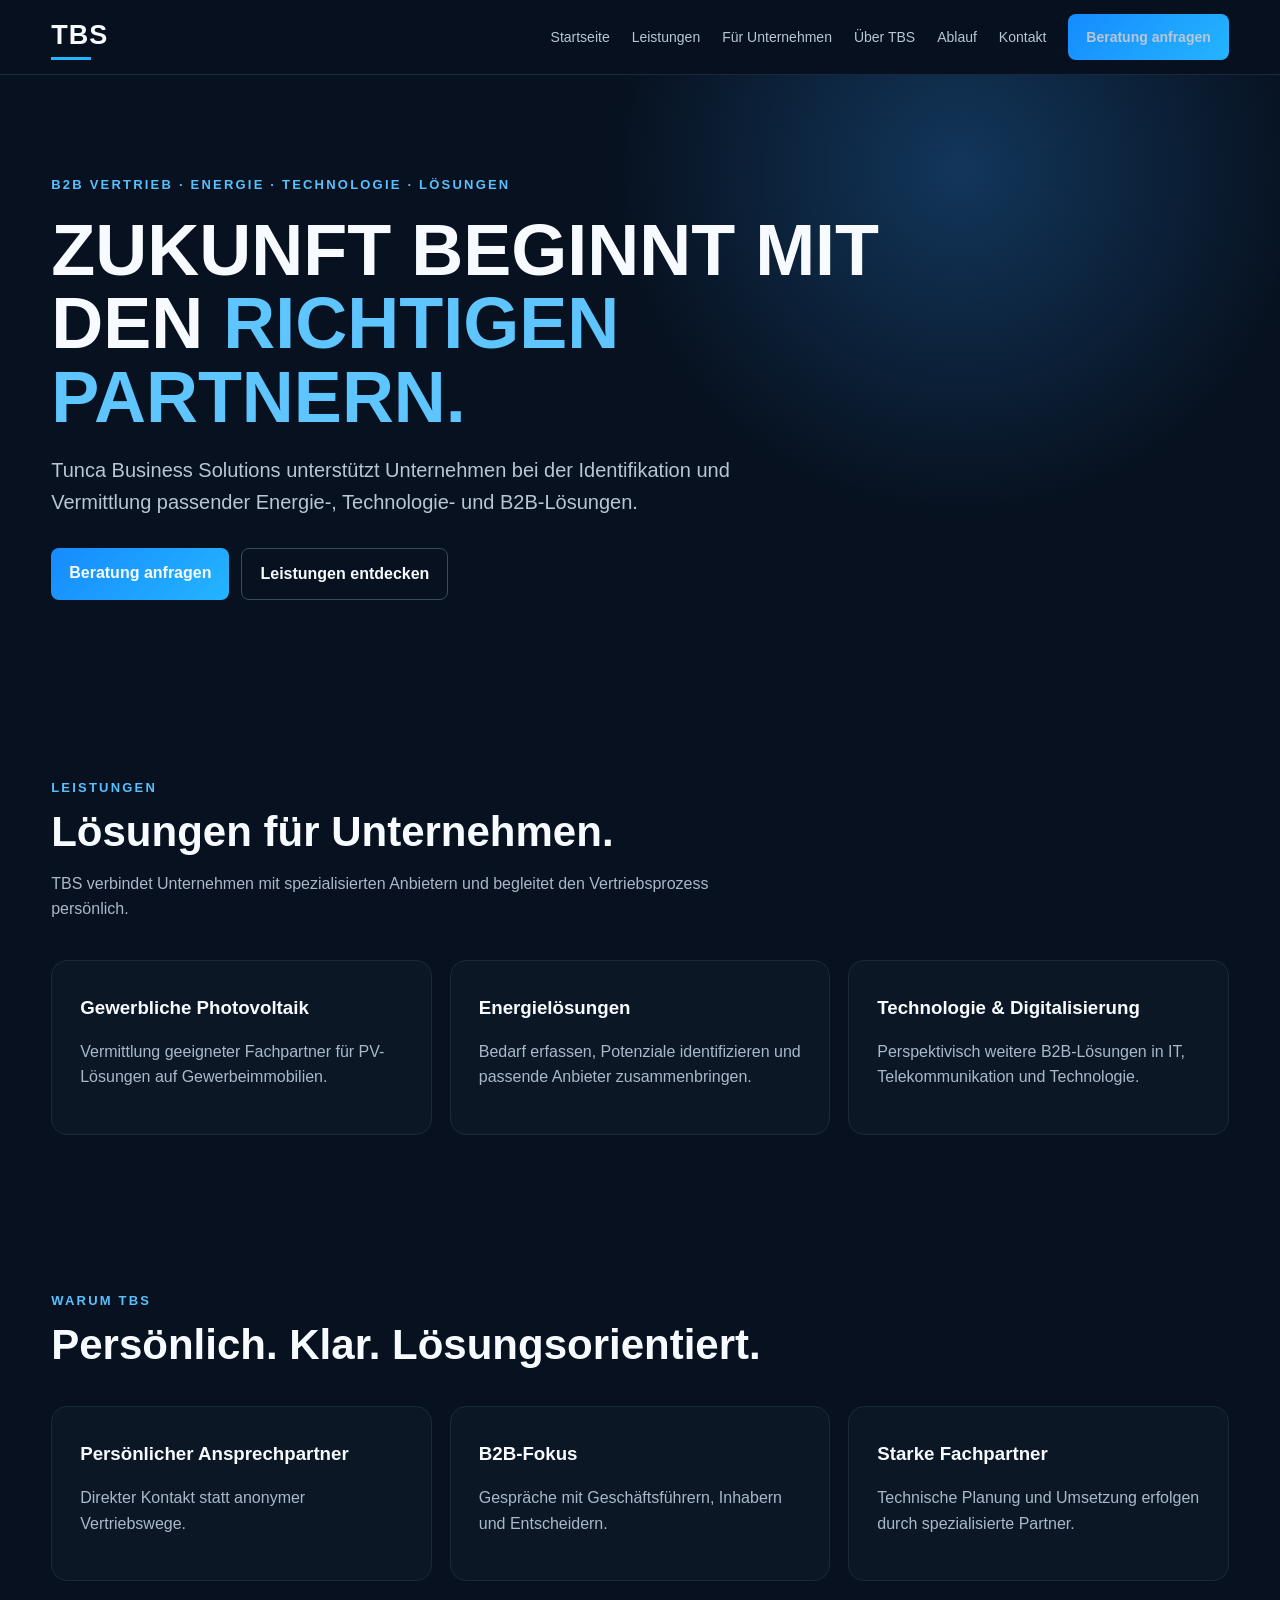
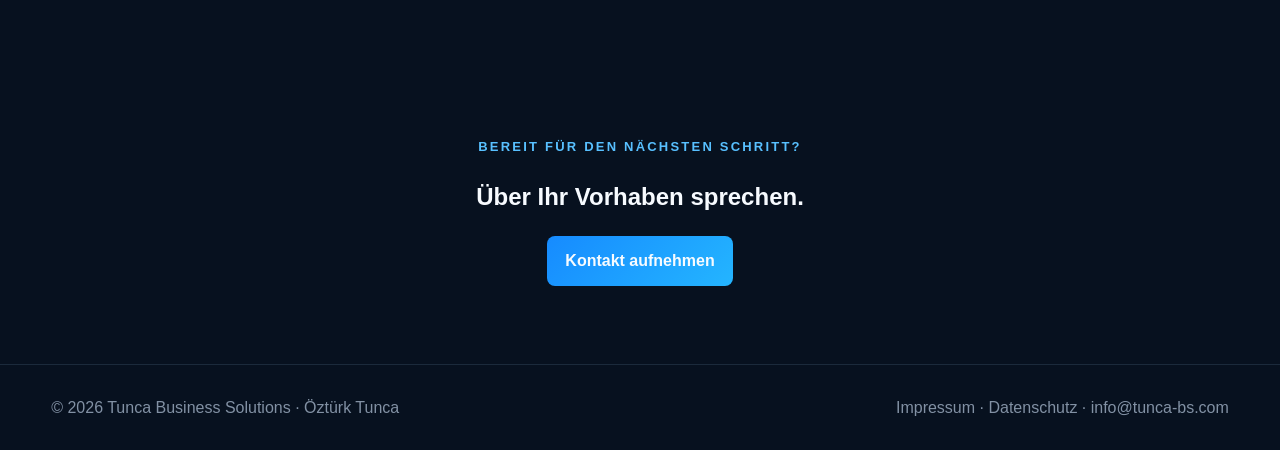
==== index.html @ 8de52084 "Add TBS website files" ====
<!doctype html><html lang="de"><head><meta charset="utf-8"><meta name="viewport" content="width=device-width,initial-scale=1"><title>Startseite | Tunca Business Solutions</title><meta name="description" content="Tunca Business Solutions – B2B-Vertrieb und Vermittlung von Energie-, Technologie- und B2B-Lösungen."><link rel="stylesheet" href="style.css"></head><body><nav class="nav"><div class="wrap navin"><a class="logo" href="index.html">TBS<i></i></a><div class="links"><a href="index.html">Startseite</a><a href="leistungen.html">Leistungen</a><a href="unternehmen.html">Für Unternehmen</a><a href="ueber-tbs.html">Über TBS</a><a href="ablauf.html">Ablauf</a><a href="kontakt.html">Kontakt</a><a class="btn primary" href="kontakt.html">Beratung anfragen</a></div></div></nav><main><section class="hero"><div class="wrap"><div class="eyebrow">B2B VERTRIEB · ENERGIE · TECHNOLOGIE · LÖSUNGEN</div><h1>ZUKUNFT BEGINNT MIT DEN <span class="blue">RICHTIGEN PARTNERN.</span></h1><p class="lead">Tunca Business Solutions unterstützt Unternehmen bei der Identifikation und Vermittlung passender Energie-, Technologie- und B2B-Lösungen.</p><div class="actions"><a class="btn primary" href="kontakt.html">Beratung anfragen</a><a class="btn ghost" href="leistungen.html">Leistungen entdecken</a></div></div></section><section><div class="wrap"><div class="head"><div class="eyebrow">LEISTUNGEN</div><h2>Lösungen für Unternehmen.</h2><p>TBS verbindet Unternehmen mit spezialisierten Anbietern und begleitet den Vertriebsprozess persönlich.</p></div><div class="grid"><div class="card"><h3>Gewerbliche Photovoltaik</h3><p>Vermittlung geeigneter Fachpartner für PV-Lösungen auf Gewerbeimmobilien.</p></div><div class="card"><h3>Energielösungen</h3><p>Bedarf erfassen, Potenziale identifizieren und passende Anbieter zusammenbringen.</p></div><div class="card"><h3>Technologie & Digitalisierung</h3><p>Perspektivisch weitere B2B-Lösungen in IT, Telekommunikation und Technologie.</p></div></div></div></section><section><div class="wrap"><div class="head"><div class="eyebrow">WARUM TBS</div><h2>Persönlich. Klar. Lösungsorientiert.</h2></div><div class="grid"><div class="card"><h3>Persönlicher Ansprechpartner</h3><p>Direkter Kontakt statt anonymer Vertriebswege.</p></div><div class="card"><h3>B2B-Fokus</h3><p>Gespräche mit Geschäftsführern, Inhabern und Entscheidern.</p></div><div class="card"><h3>Starke Fachpartner</h3><p>Technische Planung und Umsetzung erfolgen durch spezialisierte Partner.</p></div></div></div></section><section><div class="wrap" style="text-align:center"><div class="eyebrow">BEREIT FÜR DEN NÄCHSTEN SCHRITT?</div><h2>Über Ihr Vorhaben sprechen.</h2><a class="btn primary" href="kontakt.html">Kontakt aufnehmen</a></div></section></main><footer><div class="wrap foot"><span>© <span data-year></span> Tunca Business Solutions · Öztürk Tunca</span><span><a href="impressum.html">Impressum</a> · <a href="datenschutz.html">Datenschutz</a> · <a href="mailto:info@tunca-bs.com">info@tunca-bs.com</a></span></div></footer><script src="script.js"></script></body></html>
---- style.css ----
*{box-sizing:border-box}html{scroll-behavior:smooth}body{margin:0;background:#07111f;color:#f7fbff;font-family:Inter,Arial,sans-serif;line-height:1.6}a{color:inherit;text-decoration:none}.wrap{width:min(92%,1180px);margin:auto}.nav{position:sticky;top:0;z-index:9;background:rgba(7,17,31,.96);border-bottom:1px solid #1b2a3b}.navin{height:74px;display:flex;align-items:center;justify-content:space-between}.logo{font-weight:900;font-size:27px;letter-spacing:.04em}.logo i{display:block;height:3px;width:40px;background:#24b5ff}.links{display:flex;gap:22px;align-items:center;font-size:14px;color:#b9c6d6}.btn{display:inline-block;padding:12px 18px;border-radius:8px;font-weight:800}.primary{background:linear-gradient(135deg,#168bff,#24b5ff)}.ghost{border:1px solid #3a4b5e}.hero{padding:100px 0;background:radial-gradient(circle at 75% 15%,#12365b,transparent 32%)}.hero h1{font-size:clamp(42px,6vw,72px);line-height:1.02;max-width:900px;margin:18px 0}.blue{color:#5ec5ff}.lead{font-size:20px;color:#b9c6d6;max-width:760px}.actions{display:flex;gap:12px;flex-wrap:wrap;margin-top:30px}section,.page{padding:78px 0}.eyebrow{color:#58c0ff;font-size:13px;font-weight:900;letter-spacing:.17em}.head{max-width:720px;margin-bottom:38px}.head h2,.page h1{font-size:42px;line-height:1.1;margin:10px 0}.head p,.card p{color:#aab8c9}.grid{display:grid;grid-template-columns:repeat(3,1fr);gap:18px}.card{padding:28px;border:1px solid #1b2a3b;border-radius:16px;background:#0b1725}.card h3{margin:4px 0 10px}.steps{display:grid;grid-template-columns:repeat(5,1fr);gap:12px}.step{padding:22px;border-top:2px solid #168bff;background:#0b1725}.contact{display:grid;grid-template-columns:.8fr 1.2fr;gap:20px}.contactbox{padding:28px;border:1px solid #1b2a3b;border-radius:16px;background:#0b1725}.item{padding:14px 0;border-bottom:1px solid #1b2a3b}.item small{display:block;color:#8291a4}input,textarea,select{width:100%;margin-top:6px;padding:12px;background:#07111f;border:1px solid #314154;border-radius:7px;color:white}textarea{min-height:130px}form{display:grid;grid-template-columns:1fr 1fr;gap:14px}.full{grid-column:1/-1}footer{border-top:1px solid #1b2a3b;padding:30px 0;color:#8291a4}.foot{display:flex;justify-content:space-between;gap:20px;flex-wrap:wrap}.legal{max-width:850px}.legal p,.legal li{color:#b7c4d3}@media(max-width:800px){.links{display:none}.grid,.steps,.contact{grid-template-columns:1fr}form{grid-template-columns:1fr}.full{grid-column:auto}}
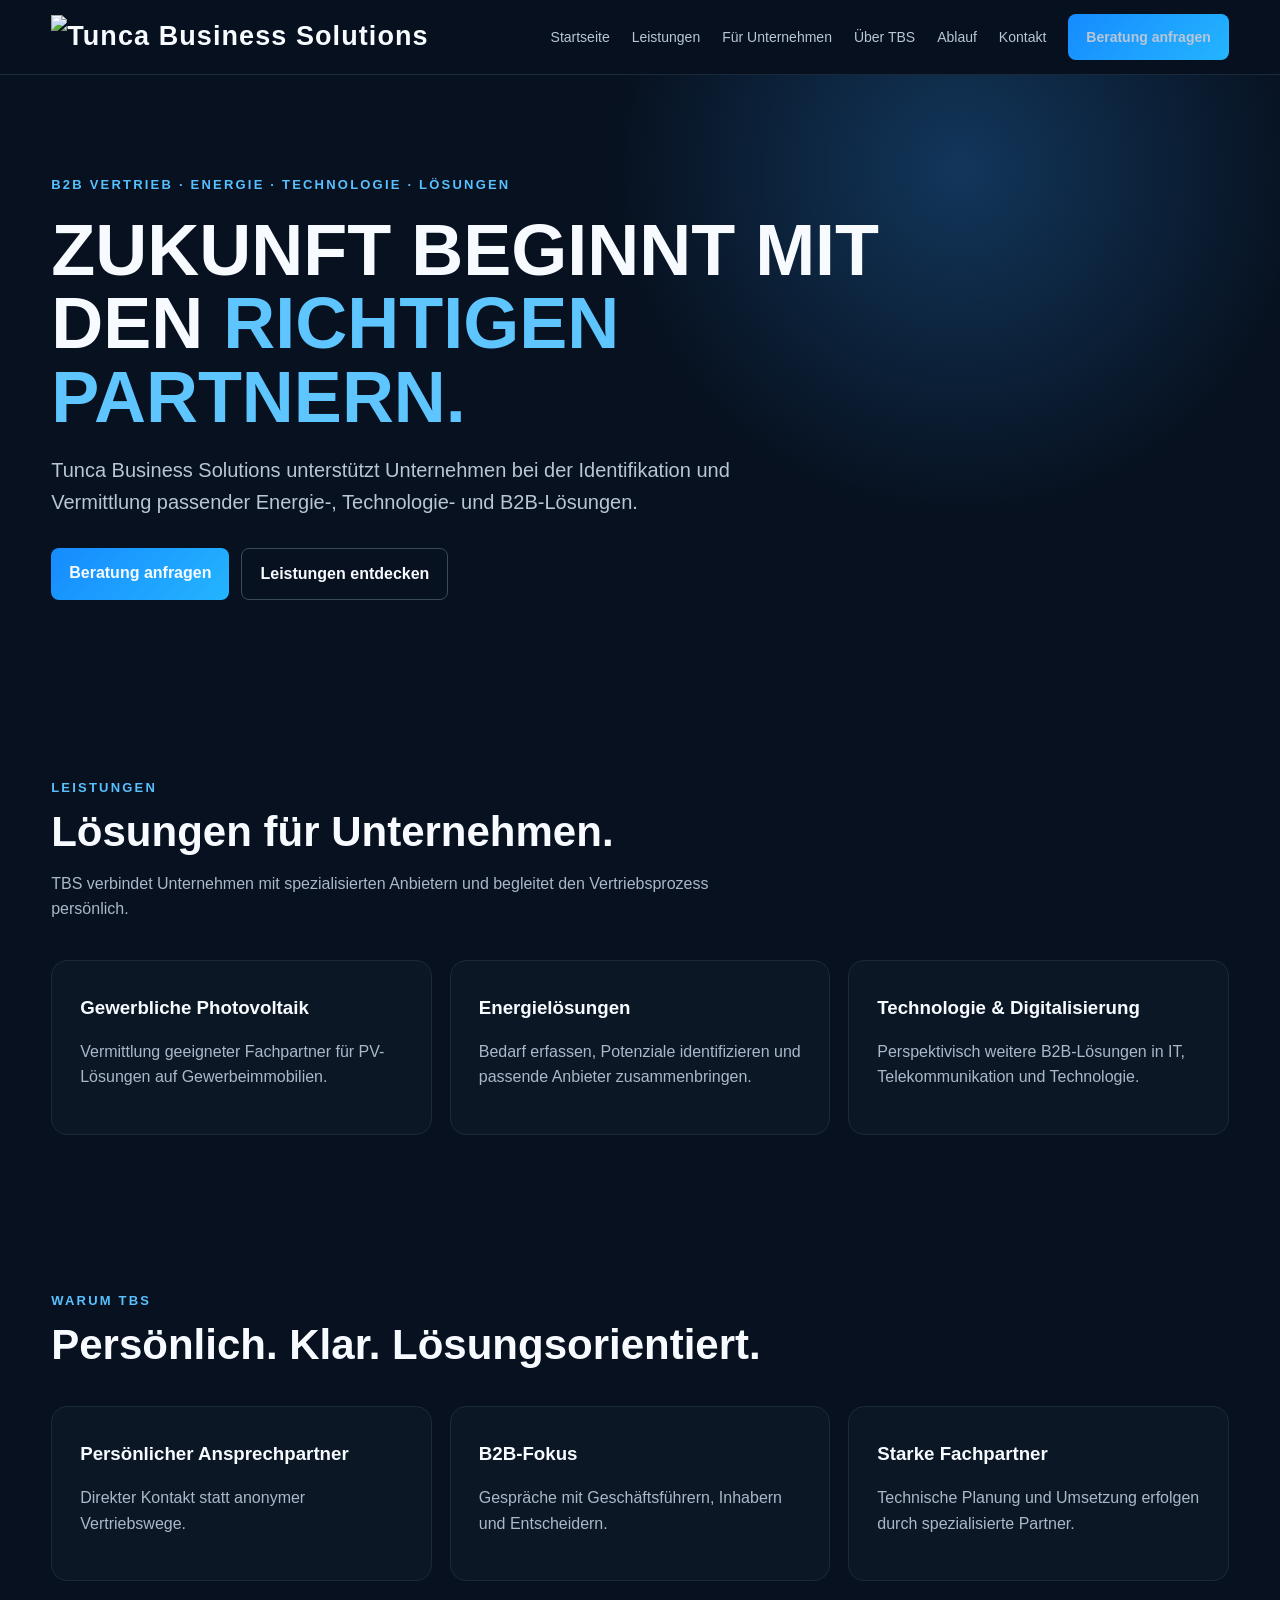
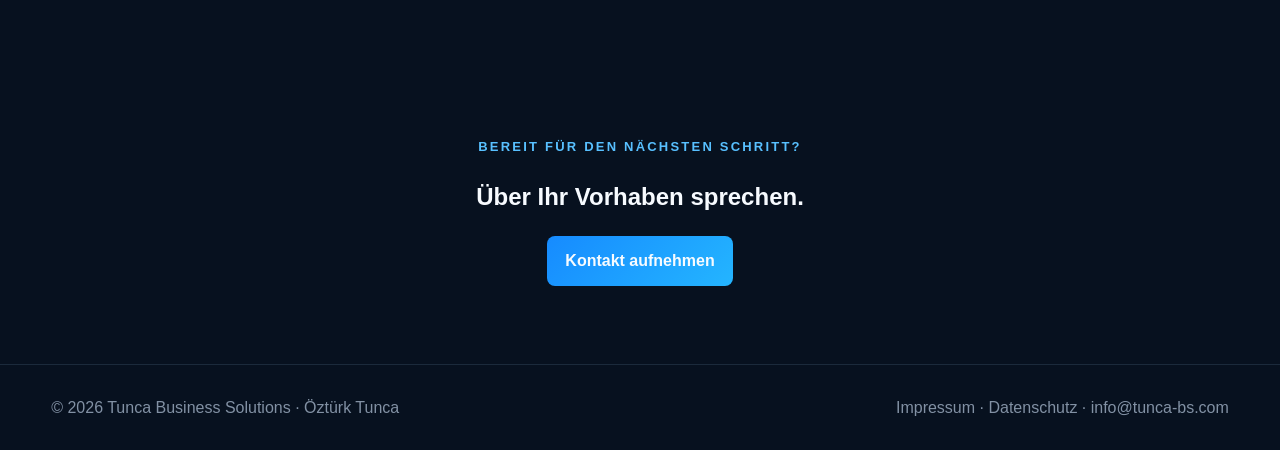
==== commit 300a4974: "Use TBS logo in site header" ====
--- a/index.html
+++ b/index.html
@@ -1 +1 @@
-<!doctype html><html lang="de"><head><meta charset="utf-8"><meta name="viewport" content="width=device-width,initial-scale=1"><title>Startseite | Tunca Business Solutions</title><meta name="description" content="Tunca Business Solutions – B2B-Vertrieb und Vermittlung von Energie-, Technologie- und B2B-Lösungen."><link rel="stylesheet" href="style.css"></head><body><nav class="nav"><div class="wrap navin"><a class="logo" href="index.html">TBS<i></i></a><div class="links"><a href="index.html">Startseite</a><a href="leistungen.html">Leistungen</a><a href="unternehmen.html">Für Unternehmen</a><a href="ueber-tbs.html">Über TBS</a><a href="ablauf.html">Ablauf</a><a href="kontakt.html">Kontakt</a><a class="btn primary" href="kontakt.html">Beratung anfragen</a></div></div></nav><main><section class="hero"><div class="wrap"><div class="eyebrow">B2B VERTRIEB · ENERGIE · TECHNOLOGIE · LÖSUNGEN</div><h1>ZUKUNFT BEGINNT MIT DEN <span class="blue">RICHTIGEN PARTNERN.</span></h1><p class="lead">Tunca Business Solutions unterstützt Unternehmen bei der Identifikation und Vermittlung passender Energie-, Technologie- und B2B-Lösungen.</p><div class="actions"><a class="btn primary" href="kontakt.html">Beratung anfragen</a><a class="btn ghost" href="leistungen.html">Leistungen entdecken</a></div></div></section><section><div class="wrap"><div class="head"><div class="eyebrow">LEISTUNGEN</div><h2>Lösungen für Unternehmen.</h2><p>TBS verbindet Unternehmen mit spezialisierten Anbietern und begleitet den Vertriebsprozess persönlich.</p></div><div class="grid"><div class="card"><h3>Gewerbliche Photovoltaik</h3><p>Vermittlung geeigneter Fachpartner für PV-Lösungen auf Gewerbeimmobilien.</p></div><div class="card"><h3>Energielösungen</h3><p>Bedarf erfassen, Potenziale identifizieren und passende Anbieter zusammenbringen.</p></div><div class="card"><h3>Technologie & Digitalisierung</h3><p>Perspektivisch weitere B2B-Lösungen in IT, Telekommunikation und Technologie.</p></div></div></div></section><section><div class="wrap"><div class="head"><div class="eyebrow">WARUM TBS</div><h2>Persönlich. Klar. Lösungsorientiert.</h2></div><div class="grid"><div class="card"><h3>Persönlicher Ansprechpartner</h3><p>Direkter Kontakt statt anonymer Vertriebswege.</p></div><div class="card"><h3>B2B-Fokus</h3><p>Gespräche mit Geschäftsführern, Inhabern und Entscheidern.</p></div><div class="card"><h3>Starke Fachpartner</h3><p>Technische Planung und Umsetzung erfolgen durch spezialisierte Partner.</p></div></div></div></section><section><div class="wrap" style="text-align:center"><div class="eyebrow">BEREIT FÜR DEN NÄCHSTEN SCHRITT?</div><h2>Über Ihr Vorhaben sprechen.</h2><a class="btn primary" href="kontakt.html">Kontakt aufnehmen</a></div></section></main><footer><div class="wrap foot"><span>© <span data-year></span> Tunca Business Solutions · Öztürk Tunca</span><span><a href="impressum.html">Impressum</a> · <a href="datenschutz.html">Datenschutz</a> · <a href="mailto:info@tunca-bs.com">info@tunca-bs.com</a></span></div></footer><script src="script.js"></script></body></html>+<!doctype html><html lang="de"><head><meta charset="utf-8"><meta name="viewport" content="width=device-width,initial-scale=1"><title>Startseite | Tunca Business Solutions</title><meta name="description" content="Tunca Business Solutions – B2B-Vertrieb und Vermittlung von Energie-, Technologie- und B2B-Lösungen."><link rel="stylesheet" href="style.css"></head><body><nav class="nav"><div class="wrap navin"><a class="logo" href="index.html"><img src="logo.png" alt="Tunca Business Solutions"></a><div class="links"><a href="index.html">Startseite</a><a href="leistungen.html">Leistungen</a><a href="unternehmen.html">Für Unternehmen</a><a href="ueber-tbs.html">Über TBS</a><a href="ablauf.html">Ablauf</a><a href="kontakt.html">Kontakt</a><a class="btn primary" href="kontakt.html">Beratung anfragen</a></div></div></nav><main><section class="hero"><div class="wrap"><div class="eyebrow">B2B VERTRIEB · ENERGIE · TECHNOLOGIE · LÖSUNGEN</div><h1>ZUKUNFT BEGINNT MIT DEN <span class="blue">RICHTIGEN PARTNERN.</span></h1><p class="lead">Tunca Business Solutions unterstützt Unternehmen bei der Identifikation und Vermittlung passender Energie-, Technologie- und B2B-Lösungen.</p><div class="actions"><a class="btn primary" href="kontakt.html">Beratung anfragen</a><a class="btn ghost" href="leistungen.html">Leistungen entdecken</a></div></div></section><section><div class="wrap"><div class="head"><div class="eyebrow">LEISTUNGEN</div><h2>Lösungen für Unternehmen.</h2><p>TBS verbindet Unternehmen mit spezialisierten Anbietern und begleitet den Vertriebsprozess persönlich.</p></div><div class="grid"><div class="card"><h3>Gewerbliche Photovoltaik</h3><p>Vermittlung geeigneter Fachpartner für PV-Lösungen auf Gewerbeimmobilien.</p></div><div class="card"><h3>Energielösungen</h3><p>Bedarf erfassen, Potenziale identifizieren und passende Anbieter zusammenbringen.</p></div><div class="card"><h3>Technologie & Digitalisierung</h3><p>Perspektivisch weitere B2B-Lösungen in IT, Telekommunikation und Technologie.</p></div></div></div></section><section><div class="wrap"><div class="head"><div class="eyebrow">WARUM TBS</div><h2>Persönlich. Klar. Lösungsorientiert.</h2></div><div class="grid"><div class="card"><h3>Persönlicher Ansprechpartner</h3><p>Direkter Kontakt statt anonymer Vertriebswege.</p></div><div class="card"><h3>B2B-Fokus</h3><p>Gespräche mit Geschäftsführern, Inhabern und Entscheidern.</p></div><div class="card"><h3>Starke Fachpartner</h3><p>Technische Planung und Umsetzung erfolgen durch spezialisierte Partner.</p></div></div></div></section><section><div class="wrap" style="text-align:center"><div class="eyebrow">BEREIT FÜR DEN NÄCHSTEN SCHRITT?</div><h2>Über Ihr Vorhaben sprechen.</h2><a class="btn primary" href="kontakt.html">Kontakt aufnehmen</a></div></section></main><footer><div class="wrap foot"><span>© <span data-year></span> Tunca Business Solutions · Öztürk Tunca</span><span><a href="impressum.html">Impressum</a> · <a href="datenschutz.html">Datenschutz</a> · <a href="mailto:info@tunca-bs.com">info@tunca-bs.com</a></span></div></footer><script src="script.js"></script></body></html>
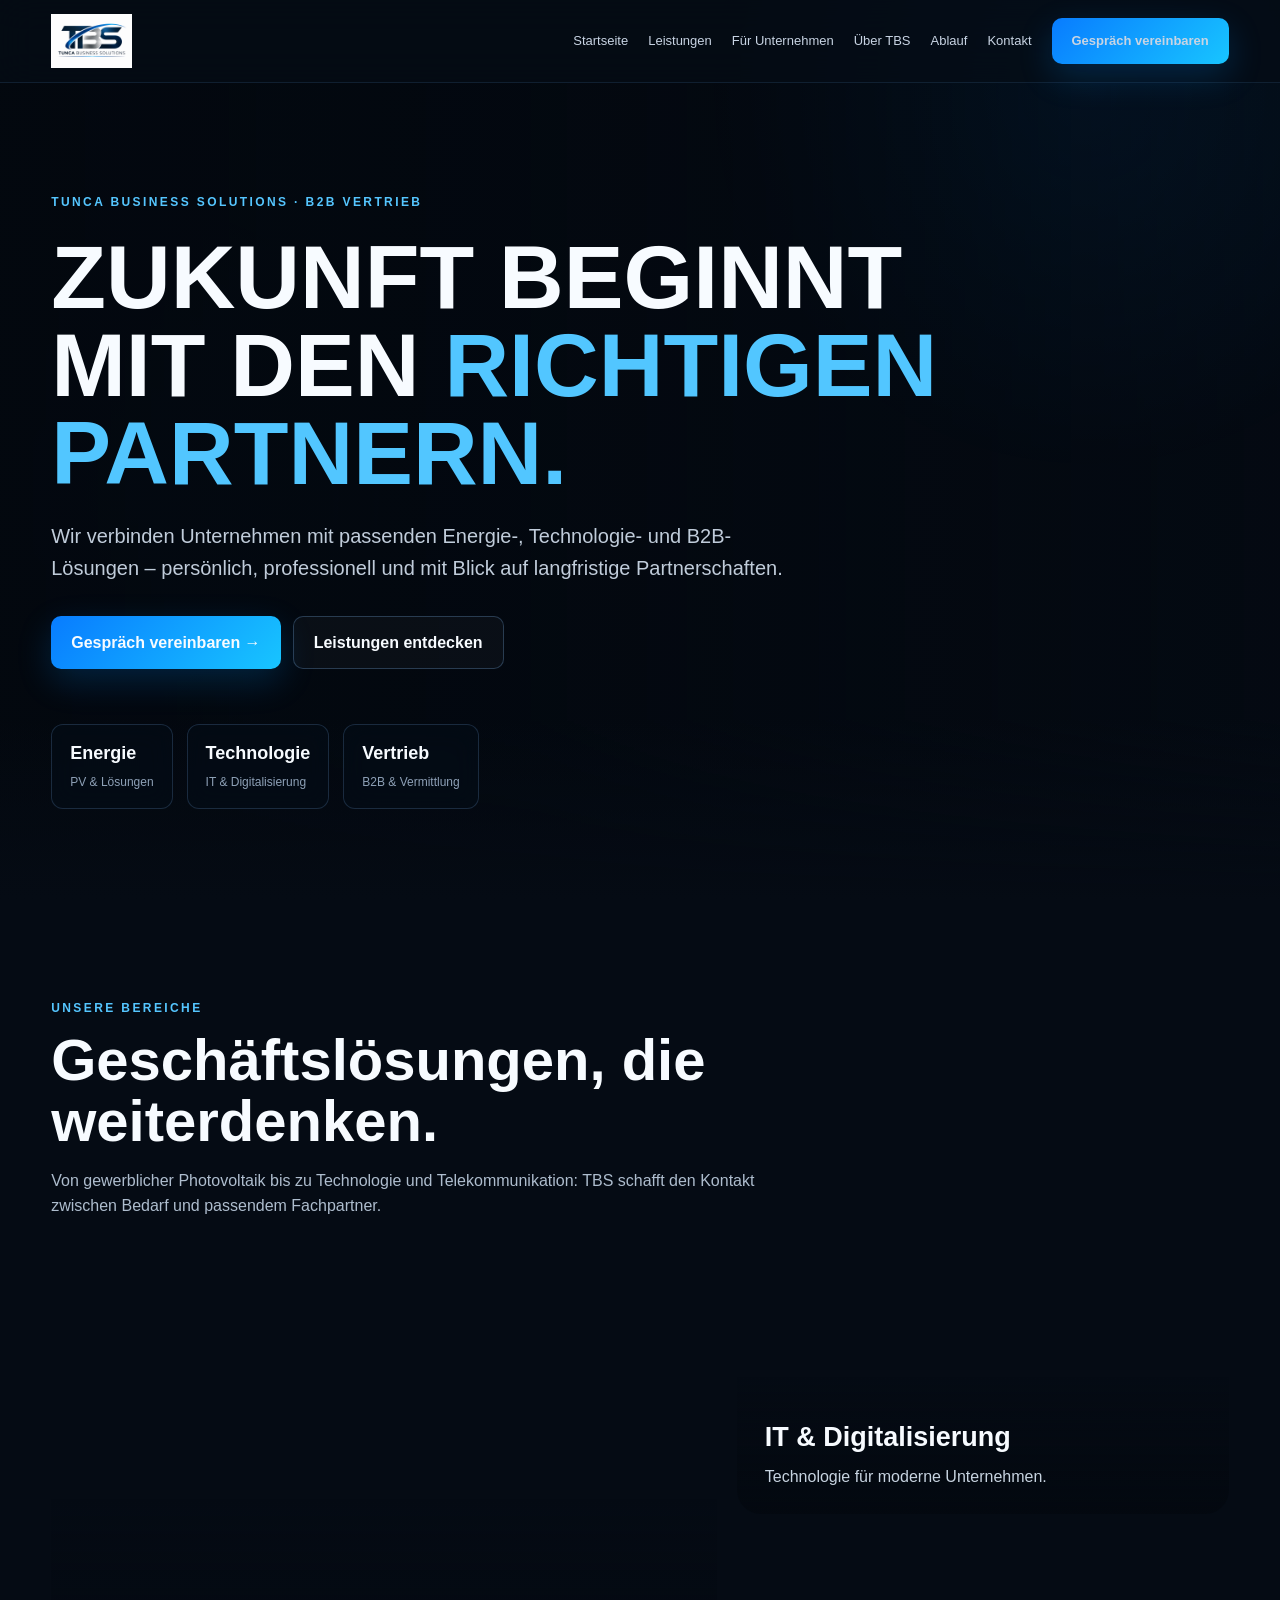
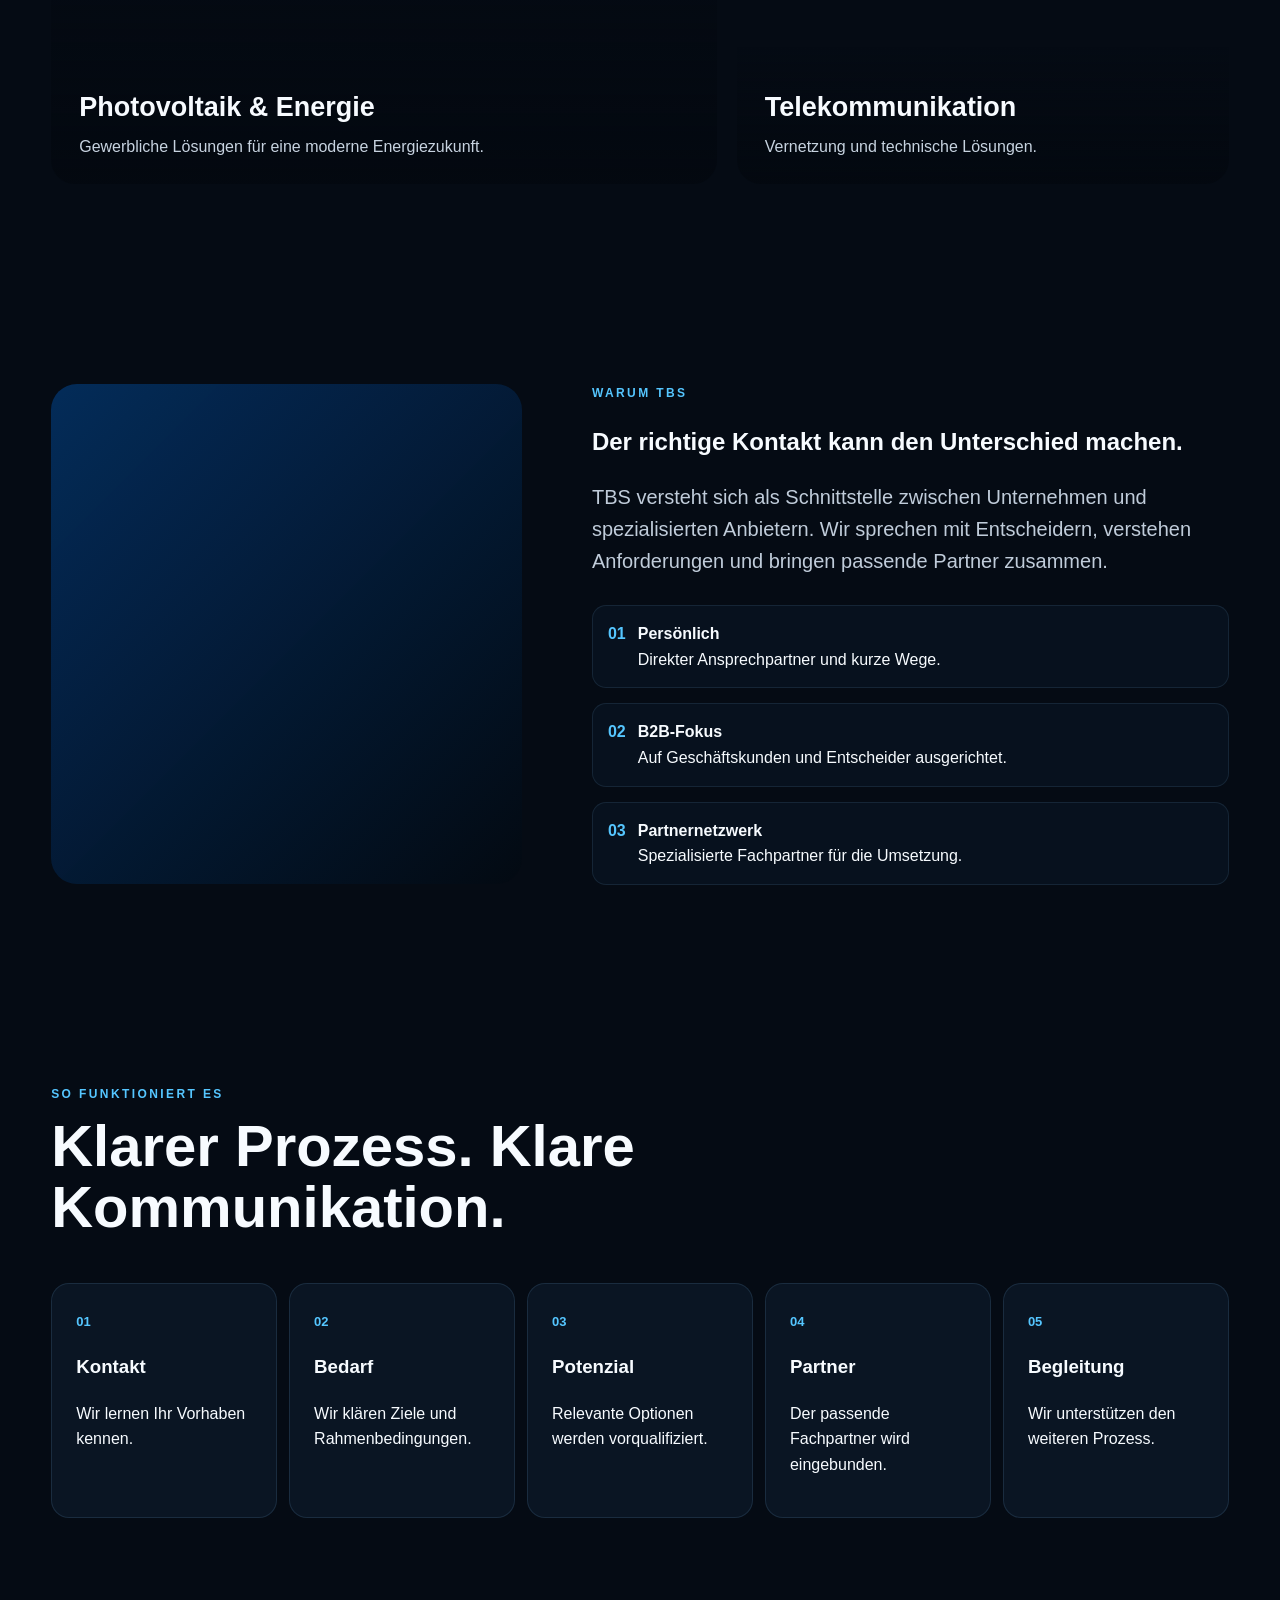
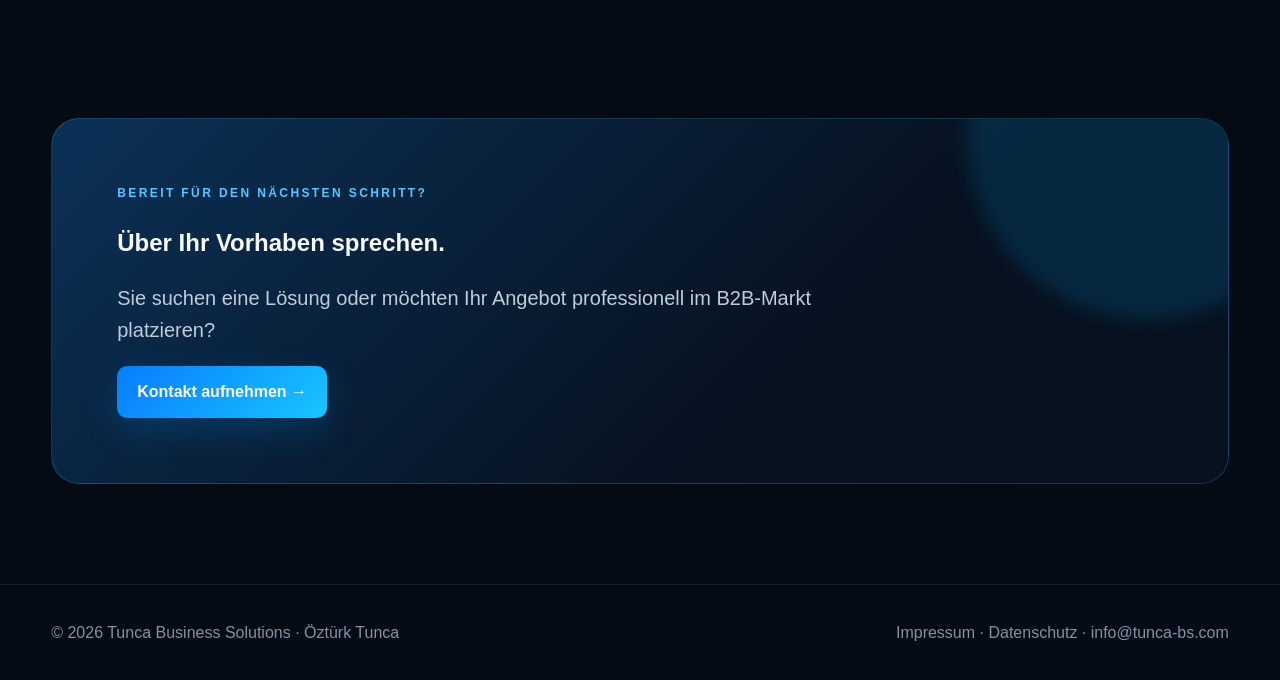
==== commit 12fd92cd: "Redesign TBS homepage with premium imagery" ====
--- a/index.html
+++ b/index.html
@@ -1 +1 @@
-<!doctype html><html lang="de"><head><meta charset="utf-8"><meta name="viewport" content="width=device-width,initial-scale=1"><title>Startseite | Tunca Business Solutions</title><meta name="description" content="Tunca Business Solutions – B2B-Vertrieb und Vermittlung von Energie-, Technologie- und B2B-Lösungen."><link rel="stylesheet" href="style.css"></head><body><nav class="nav"><div class="wrap navin"><a class="logo" href="index.html"><img src="logo.png" alt="Tunca Business Solutions"></a><div class="links"><a href="index.html">Startseite</a><a href="leistungen.html">Leistungen</a><a href="unternehmen.html">Für Unternehmen</a><a href="ueber-tbs.html">Über TBS</a><a href="ablauf.html">Ablauf</a><a href="kontakt.html">Kontakt</a><a class="btn primary" href="kontakt.html">Beratung anfragen</a></div></div></nav><main><section class="hero"><div class="wrap"><div class="eyebrow">B2B VERTRIEB · ENERGIE · TECHNOLOGIE · LÖSUNGEN</div><h1>ZUKUNFT BEGINNT MIT DEN <span class="blue">RICHTIGEN PARTNERN.</span></h1><p class="lead">Tunca Business Solutions unterstützt Unternehmen bei der Identifikation und Vermittlung passender Energie-, Technologie- und B2B-Lösungen.</p><div class="actions"><a class="btn primary" href="kontakt.html">Beratung anfragen</a><a class="btn ghost" href="leistungen.html">Leistungen entdecken</a></div></div></section><section><div class="wrap"><div class="head"><div class="eyebrow">LEISTUNGEN</div><h2>Lösungen für Unternehmen.</h2><p>TBS verbindet Unternehmen mit spezialisierten Anbietern und begleitet den Vertriebsprozess persönlich.</p></div><div class="grid"><div class="card"><h3>Gewerbliche Photovoltaik</h3><p>Vermittlung geeigneter Fachpartner für PV-Lösungen auf Gewerbeimmobilien.</p></div><div class="card"><h3>Energielösungen</h3><p>Bedarf erfassen, Potenziale identifizieren und passende Anbieter zusammenbringen.</p></div><div class="card"><h3>Technologie & Digitalisierung</h3><p>Perspektivisch weitere B2B-Lösungen in IT, Telekommunikation und Technologie.</p></div></div></div></section><section><div class="wrap"><div class="head"><div class="eyebrow">WARUM TBS</div><h2>Persönlich. Klar. Lösungsorientiert.</h2></div><div class="grid"><div class="card"><h3>Persönlicher Ansprechpartner</h3><p>Direkter Kontakt statt anonymer Vertriebswege.</p></div><div class="card"><h3>B2B-Fokus</h3><p>Gespräche mit Geschäftsführern, Inhabern und Entscheidern.</p></div><div class="card"><h3>Starke Fachpartner</h3><p>Technische Planung und Umsetzung erfolgen durch spezialisierte Partner.</p></div></div></div></section><section><div class="wrap" style="text-align:center"><div class="eyebrow">BEREIT FÜR DEN NÄCHSTEN SCHRITT?</div><h2>Über Ihr Vorhaben sprechen.</h2><a class="btn primary" href="kontakt.html">Kontakt aufnehmen</a></div></section></main><footer><div class="wrap foot"><span>© <span data-year></span> Tunca Business Solutions · Öztürk Tunca</span><span><a href="impressum.html">Impressum</a> · <a href="datenschutz.html">Datenschutz</a> · <a href="mailto:info@tunca-bs.com">info@tunca-bs.com</a></span></div></footer><script src="script.js"></script></body></html>+<!doctype html><html lang="de"><head><meta charset="utf-8"><meta name="viewport" content="width=device-width,initial-scale=1"><title>Tunca Business Solutions | B2B Vertrieb & Lösungen</title><meta name="description" content="Tunca Business Solutions verbindet Unternehmen mit passenden Energie-, Technologie- und B2B-Lösungen."><link rel="stylesheet" href="style.css"></head><body><nav class="nav"><div class="wrap navin"><a class="logo" href="index.html"><img src="logo.png" alt="Tunca Business Solutions"></a><div class="links"><a href="index.html">Startseite</a><a href="leistungen.html">Leistungen</a><a href="unternehmen.html">Für Unternehmen</a><a href="ueber-tbs.html">Über TBS</a><a href="ablauf.html">Ablauf</a><a href="kontakt.html">Kontakt</a><a class="btn primary" href="kontakt.html">Gespräch vereinbaren</a></div></div></nav><main><section class="hero"><div class="wrap"><div class="eyebrow">TUNCA BUSINESS SOLUTIONS · B2B VERTRIEB</div><h1>ZUKUNFT BEGINNT MIT DEN <span class="blue">RICHTIGEN PARTNERN.</span></h1><p class="lead">Wir verbinden Unternehmen mit passenden Energie-, Technologie- und B2B-Lösungen – persönlich, professionell und mit Blick auf langfristige Partnerschaften.</p><div class="actions"><a class="btn primary" href="kontakt.html">Gespräch vereinbaren →</a><a class="btn ghost" href="leistungen.html">Leistungen entdecken</a></div><div class="hero-stat"><div class="stat"><b>Energie</b><span>PV & Lösungen</span></div><div class="stat"><b>Technologie</b><span>IT & Digitalisierung</span></div><div class="stat"><b>Vertrieb</b><span>B2B & Vermittlung</span></div></div></div></section><section><div class="wrap"><div class="head"><div class="eyebrow">UNSERE BEREICHE</div><h2>Geschäftslösungen, die weiterdenken.</h2><p>Von gewerblicher Photovoltaik bis zu Technologie und Telekommunikation: TBS schafft den Kontakt zwischen Bedarf und passendem Fachpartner.</p></div><div class="image-grid"><div class="photo" style="background-image:url('https://images.unsplash.com/photo-1509391366360-2e959784a276?auto=format&fit=crop&w=1500&q=85')"><div class="photo-content"><h3>Photovoltaik & Energie</h3><p>Gewerbliche Lösungen für eine moderne Energiezukunft.</p></div></div><div class="stack"><div class="photo small" style="background-image:url('https://images.unsplash.com/photo-1497366754035-f200968a6e72?auto=format&fit=crop&w=1100&q=85')"><div class="photo-content"><h3>IT & Digitalisierung</h3><p>Technologie für moderne Unternehmen.</p></div></div><div class="photo small" style="background-image:url('https://images.unsplash.com/photo-1504384308090-c894fdcc538d?auto=format&fit=crop&w=1100&q=85')"><div class="photo-content"><h3>Telekommunikation</h3><p>Vernetzung und technische Lösungen.</p></div></div></div></div></div></section><section><div class="wrap split"><div class="visual"></div><div><div class="eyebrow">WARUM TBS</div><h2>Der richtige Kontakt kann den Unterschied machen.</h2><p class="lead">TBS versteht sich als Schnittstelle zwischen Unternehmen und spezialisierten Anbietern. Wir sprechen mit Entscheidern, verstehen Anforderungen und bringen passende Partner zusammen.</p><div class="checklist"><div class="check"><strong>01</strong><span><b>Persönlich</b><br>Direkter Ansprechpartner und kurze Wege.</span></div><div class="check"><strong>02</strong><span><b>B2B-Fokus</b><br>Auf Geschäftskunden und Entscheider ausgerichtet.</span></div><div class="check"><strong>03</strong><span><b>Partnernetzwerk</b><br>Spezialisierte Fachpartner für die Umsetzung.</span></div></div></div></div></section><section><div class="wrap"><div class="head"><div class="eyebrow">SO FUNKTIONIERT ES</div><h2>Klarer Prozess. Klare Kommunikation.</h2></div><div class="steps"><div class="step"><b>01</b><h3>Kontakt</h3><p>Wir lernen Ihr Vorhaben kennen.</p></div><div class="step"><b>02</b><h3>Bedarf</h3><p>Wir klären Ziele und Rahmenbedingungen.</p></div><div class="step"><b>03</b><h3>Potenzial</h3><p>Relevante Optionen werden vorqualifiziert.</p></div><div class="step"><b>04</b><h3>Partner</h3><p>Der passende Fachpartner wird eingebunden.</p></div><div class="step"><b>05</b><h3>Begleitung</h3><p>Wir unterstützen den weiteren Prozess.</p></div></div></div></section><section><div class="wrap"><div class="cta"><div class="eyebrow">BEREIT FÜR DEN NÄCHSTEN SCHRITT?</div><h2>Über Ihr Vorhaben sprechen.</h2><p class="lead">Sie suchen eine Lösung oder möchten Ihr Angebot professionell im B2B-Markt platzieren?</p><a class="btn primary" href="kontakt.html">Kontakt aufnehmen →</a></div></div></section></main><footer><div class="wrap foot"><span>© <span data-year></span> Tunca Business Solutions · Öztürk Tunca</span><span><a href="impressum.html">Impressum</a> · <a href="datenschutz.html">Datenschutz</a> · <a href="mailto:info@tunca-bs.com">info@tunca-bs.com</a></span></div></footer><script src="script.js"></script></body></html>
--- a/style.css
+++ b/style.css
@@ -1 +1 @@
-*{box-sizing:border-box}html{scroll-behavior:smooth}body{margin:0;background:#07111f;color:#f7fbff;font-family:Inter,Arial,sans-serif;line-height:1.6}a{color:inherit;text-decoration:none}.wrap{width:min(92%,1180px);margin:auto}.nav{position:sticky;top:0;z-index:9;background:rgba(7,17,31,.96);border-bottom:1px solid #1b2a3b}.navin{height:74px;display:flex;align-items:center;justify-content:space-between}.logo{font-weight:900;font-size:27px;letter-spacing:.04em}.logo i{display:block;height:3px;width:40px;background:#24b5ff}.links{display:flex;gap:22px;align-items:center;font-size:14px;color:#b9c6d6}.btn{display:inline-block;padding:12px 18px;border-radius:8px;font-weight:800}.primary{background:linear-gradient(135deg,#168bff,#24b5ff)}.ghost{border:1px solid #3a4b5e}.hero{padding:100px 0;background:radial-gradient(circle at 75% 15%,#12365b,transparent 32%)}.hero h1{font-size:clamp(42px,6vw,72px);line-height:1.02;max-width:900px;margin:18px 0}.blue{color:#5ec5ff}.lead{font-size:20px;color:#b9c6d6;max-width:760px}.actions{display:flex;gap:12px;flex-wrap:wrap;margin-top:30px}section,.page{padding:78px 0}.eyebrow{color:#58c0ff;font-size:13px;font-weight:900;letter-spacing:.17em}.head{max-width:720px;margin-bottom:38px}.head h2,.page h1{font-size:42px;line-height:1.1;margin:10px 0}.head p,.card p{color:#aab8c9}.grid{display:grid;grid-template-columns:repeat(3,1fr);gap:18px}.card{padding:28px;border:1px solid #1b2a3b;border-radius:16px;background:#0b1725}.card h3{margin:4px 0 10px}.steps{display:grid;grid-template-columns:repeat(5,1fr);gap:12px}.step{padding:22px;border-top:2px solid #168bff;background:#0b1725}.contact{display:grid;grid-template-columns:.8fr 1.2fr;gap:20px}.contactbox{padding:28px;border:1px solid #1b2a3b;border-radius:16px;background:#0b1725}.item{padding:14px 0;border-bottom:1px solid #1b2a3b}.item small{display:block;color:#8291a4}input,textarea,select{width:100%;margin-top:6px;padding:12px;background:#07111f;border:1px solid #314154;border-radius:7px;color:white}textarea{min-height:130px}form{display:grid;grid-template-columns:1fr 1fr;gap:14px}.full{grid-column:1/-1}footer{border-top:1px solid #1b2a3b;padding:30px 0;color:#8291a4}.foot{display:flex;justify-content:space-between;gap:20px;flex-wrap:wrap}.legal{max-width:850px}.legal p,.legal li{color:#b7c4d3}@media(max-width:800px){.links{display:none}.grid,.steps,.contact{grid-template-columns:1fr}form{grid-template-columns:1fr}.full{grid-column:auto}}+*{box-sizing:border-box}html{scroll-behavior:smooth}body{margin:0;background:#050b14;color:#f7fbff;font-family:Inter,Arial,sans-serif;line-height:1.6;overflow-x:hidden}body:before{content:"";position:fixed;inset:0;pointer-events:none;background:radial-gradient(circle at 85% 10%,rgba(0,139,255,.12),transparent 28%),radial-gradient(circle at 10% 55%,rgba(0,180,255,.06),transparent 24%);z-index:-1}a{color:inherit;text-decoration:none}.wrap{width:min(92%,1220px);margin:auto}.nav{position:sticky;top:0;z-index:50;background:rgba(5,11,20,.82);backdrop-filter:blur(18px);border-bottom:1px solid rgba(100,180,255,.12)}.navin{height:82px;display:flex;align-items:center;justify-content:space-between}.logo{display:flex;align-items:center;line-height:0}.logo img{display:block;width:auto;height:54px;max-width:220px;object-fit:contain}.links{display:flex;gap:20px;align-items:center;font-size:13px;color:#c8d4e3}.links a:not(.btn){transition:.25s}.links a:not(.btn):hover{color:#55c6ff}.btn{display:inline-flex;align-items:center;justify-content:center;padding:13px 20px;border-radius:10px;font-weight:800;transition:transform .25s,box-shadow .25s}.btn:hover{transform:translateY(-2px)}.primary{background:linear-gradient(135deg,#087cff,#18c5ff);box-shadow:0 12px 35px rgba(0,143,255,.2)}.ghost{border:1px solid rgba(130,190,255,.25);background:rgba(255,255,255,.03)}.hero{min-height:760px;display:flex;align-items:center;padding:110px 0 90px;position:relative;background:linear-gradient(90deg,rgba(3,8,15,.98) 0%,rgba(3,8,15,.82) 42%,rgba(3,8,15,.38) 100%),url('https://images.unsplash.com/photo-1509391366360-2e959784a276?auto=format&fit=crop&w=2200&q=85') center/cover}.hero:after{content:"";position:absolute;inset:auto 0 0;height:180px;background:linear-gradient(transparent,#050b14)}.hero .wrap{position:relative;z-index:2}.eyebrow{color:#55c6ff;font-size:12px;font-weight:900;letter-spacing:.2em}.hero h1{font-size:clamp(48px,7vw,92px);line-height:.98;max-width:1000px;margin:22px 0}.blue{color:#52c6ff}.lead{font-size:20px;color:#c0ccda;max-width:760px}.actions{display:flex;gap:12px;flex-wrap:wrap;margin-top:32px}.hero-stat{display:flex;gap:14px;flex-wrap:wrap;margin-top:55px}.stat{padding:14px 18px;border:1px solid rgba(130,190,255,.18);background:rgba(5,13,24,.55);backdrop-filter:blur(12px);border-radius:12px}.stat b{display:block;font-size:18px}.stat span{font-size:12px;color:#8ea1b7}section,.page{padding:100px 0}.head{max-width:760px;margin-bottom:45px}.head h2,.page h1{font-size:clamp(36px,5vw,58px);line-height:1.05;margin:12px 0}.head p,.card p{color:#aebdce}.grid{display:grid;grid-template-columns:repeat(3,1fr);gap:20px}.card{padding:30px;border:1px solid rgba(120,180,230,.14);border-radius:20px;background:linear-gradient(145deg,rgba(15,30,47,.92),rgba(7,17,29,.92));box-shadow:0 20px 60px rgba(0,0,0,.18);transition:transform .3s,border-color .3s}.card:hover{transform:translateY(-5px);border-color:rgba(82,198,255,.35)}.card h3{margin:6px 0 10px;font-size:21px}.card-icon{font-size:28px;margin-bottom:18px}.image-grid{display:grid;grid-template-columns:1.15fr .85fr;gap:20px}.photo{min-height:520px;border-radius:24px;background-size:cover;background-position:center;position:relative;overflow:hidden}.photo.small{min-height:250px}.photo:after{content:"";position:absolute;inset:0;background:linear-gradient(180deg,transparent 45%,rgba(3,8,15,.8))}.photo-content{position:absolute;z-index:2;left:28px;right:28px;bottom:24px}.photo-content h3{font-size:27px;margin:0 0 5px}.photo-content p{color:#c7d3e0;margin:0}.stack{display:grid;gap:20px}.split{display:grid;grid-template-columns:.85fr 1.15fr;gap:70px;align-items:center}.visual{min-height:500px;border-radius:26px;background:url('https://images.unsplash.com/photo-1497366811353-6870744d04b2?auto=format&fit=crop&w=1400&q=85') center/cover;position:relative;overflow:hidden}.visual:after{content:"";position:absolute;inset:0;background:linear-gradient(135deg,rgba(0,105,220,.35),rgba(2,8,15,.45))}.checklist{display:grid;gap:15px;margin-top:28px}.check{display:flex;gap:12px;align-items:flex-start;padding:15px;border:1px solid rgba(120,180,230,.12);border-radius:14px;background:rgba(10,22,36,.65)}.check strong{color:#55c6ff}.steps{display:grid;grid-template-columns:repeat(5,1fr);gap:12px}.step{padding:24px;border:1px solid rgba(120,180,230,.14);border-radius:18px;background:#0a1523;position:relative}.step b{color:#55c6ff;font-size:13px}.contact{display:grid;grid-template-columns:.8fr 1.2fr;gap:20px}.contactbox{padding:32px;border:1px solid rgba(120,180,230,.14);border-radius:20px;background:#0a1523}.item{padding:16px 0;border-bottom:1px solid rgba(120,180,230,.12)}.item small{display:block;color:#8294a9;margin-bottom:3px}input,textarea,select{width:100%;margin-top:7px;padding:13px;background:#050b14;border:1px solid #294057;border-radius:9px;color:white}textarea{min-height:140px}form{display:grid;grid-template-columns:1fr 1fr;gap:15px}.full{grid-column:1/-1}.cta{padding:65px;border-radius:28px;background:linear-gradient(135deg,#0b3157,#07111f 65%);border:1px solid rgba(82,198,255,.2);position:relative;overflow:hidden}.cta:after{content:"";position:absolute;width:360px;height:360px;border-radius:50%;right:-100px;top:-160px;background:rgba(0,173,255,.15);filter:blur(10px)}footer{border-top:1px solid rgba(120,180,230,.12);padding:35px 0;color:#8291a4}.foot{display:flex;justify-content:space-between;gap:20px;flex-wrap:wrap}.legal{max-width:900px}.legal p,.legal li{color:#b7c4d3}.page{min-height:70vh}@media(max-width:900px){.links{display:none}.grid,.steps,.contact,.split,.image-grid{grid-template-columns:1fr}.hero{min-height:720px}.hero h1{font-size:clamp(42px,12vw,70px)}.photo{min-height:380px}.visual{min-height:360px}form{grid-template-columns:1fr}.full{grid-column:auto}.cta{padding:40px 25px}}
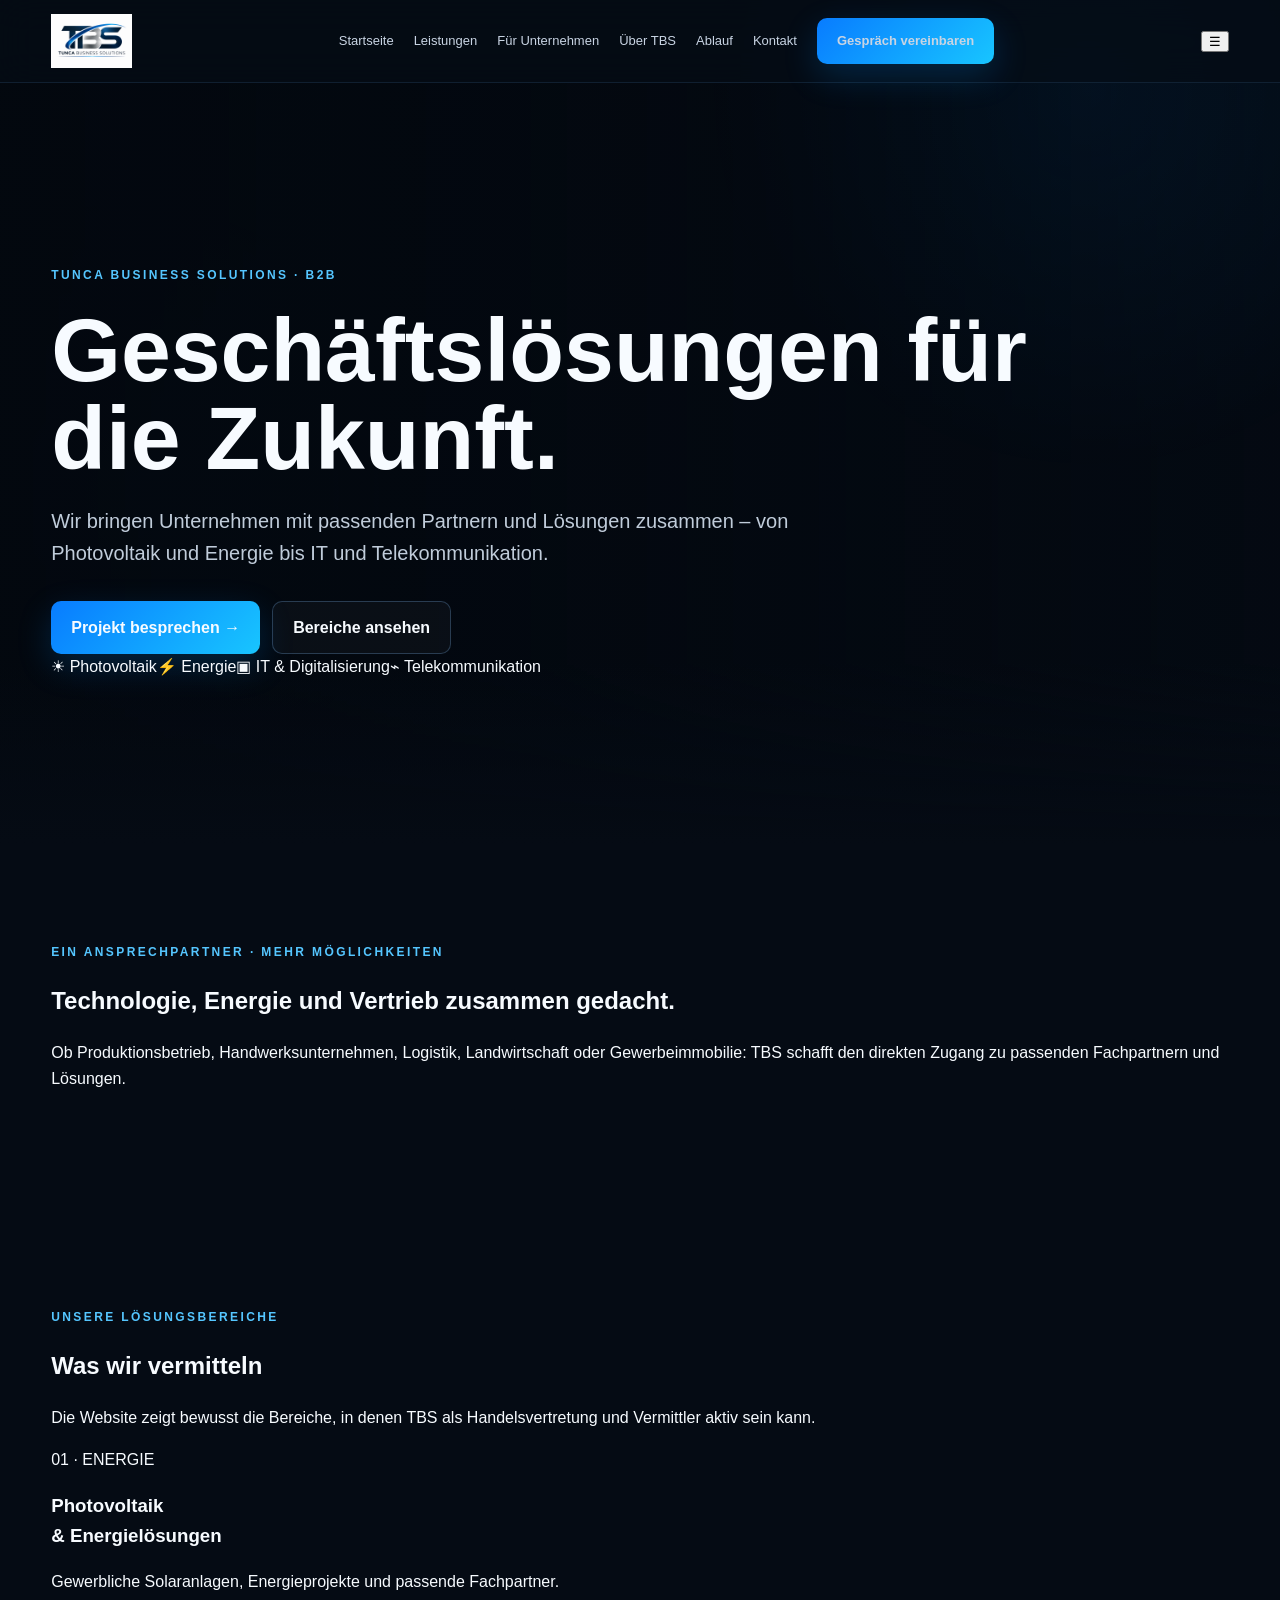
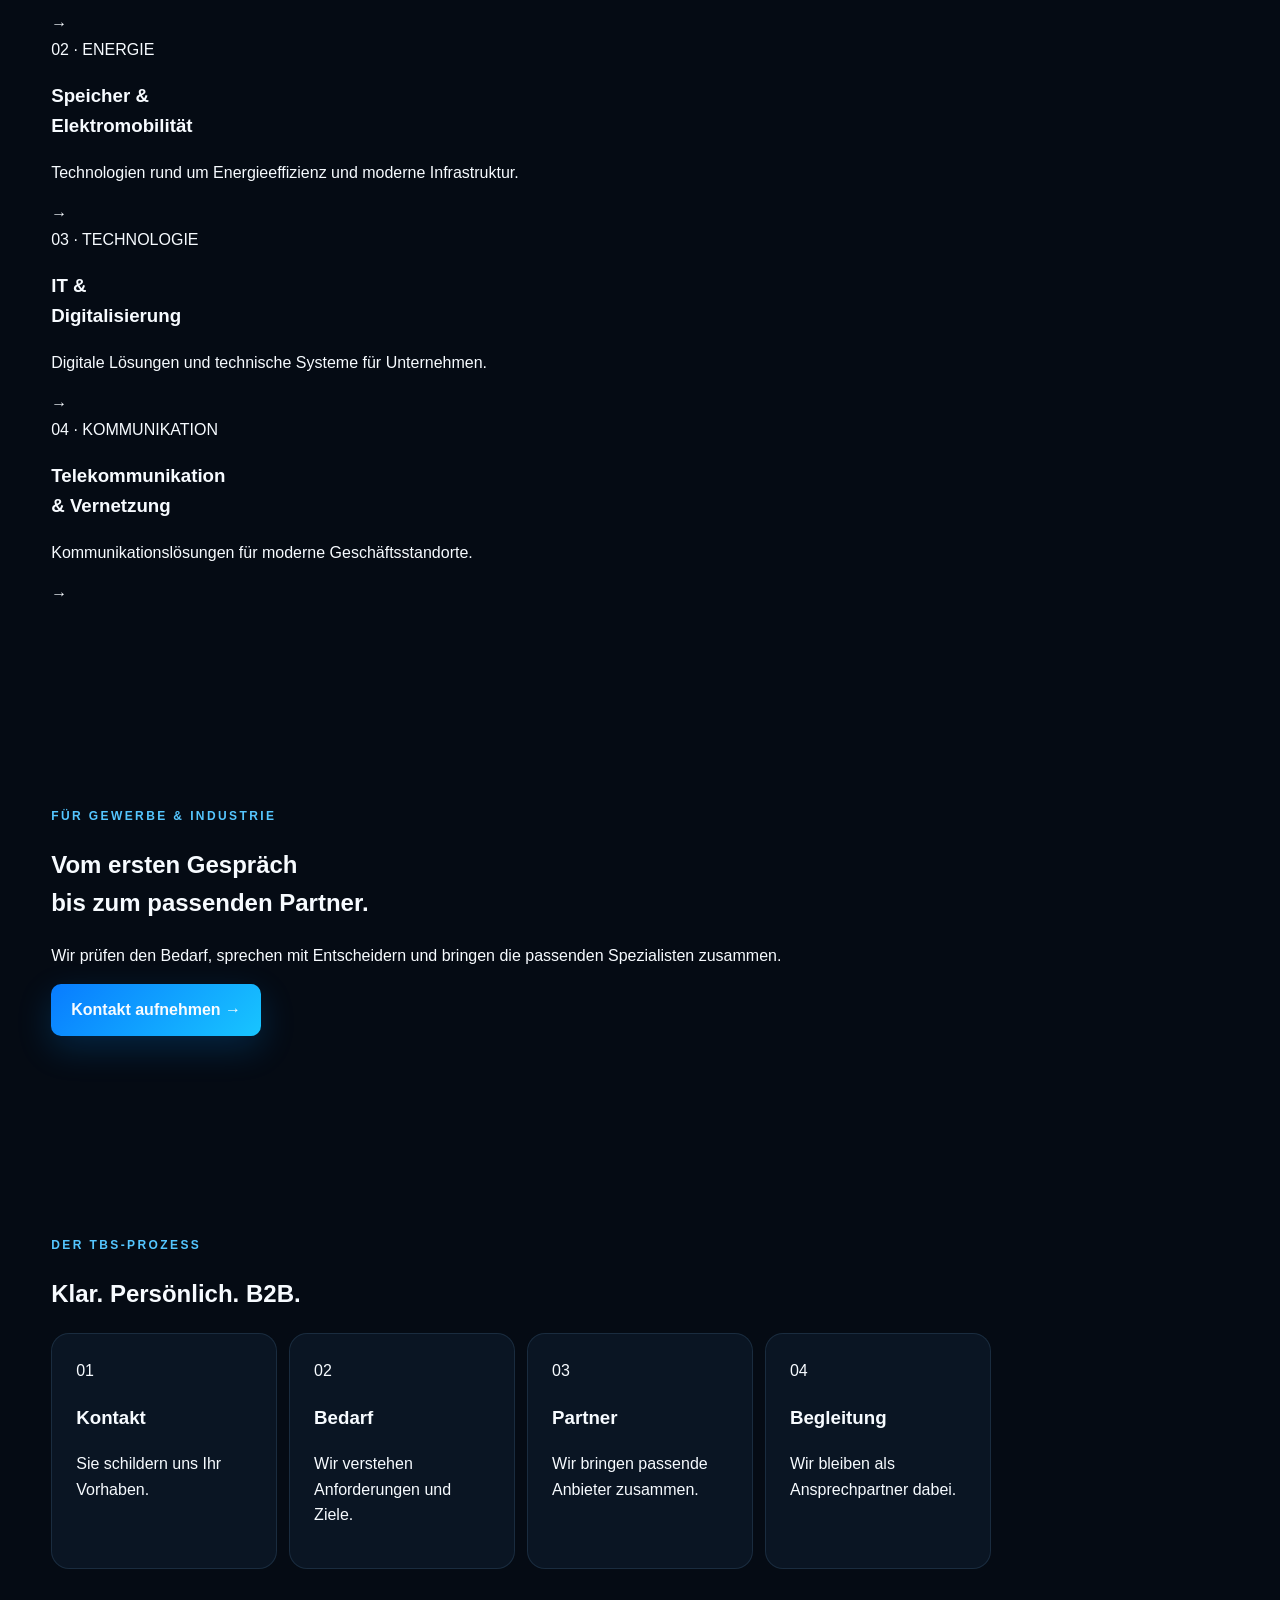
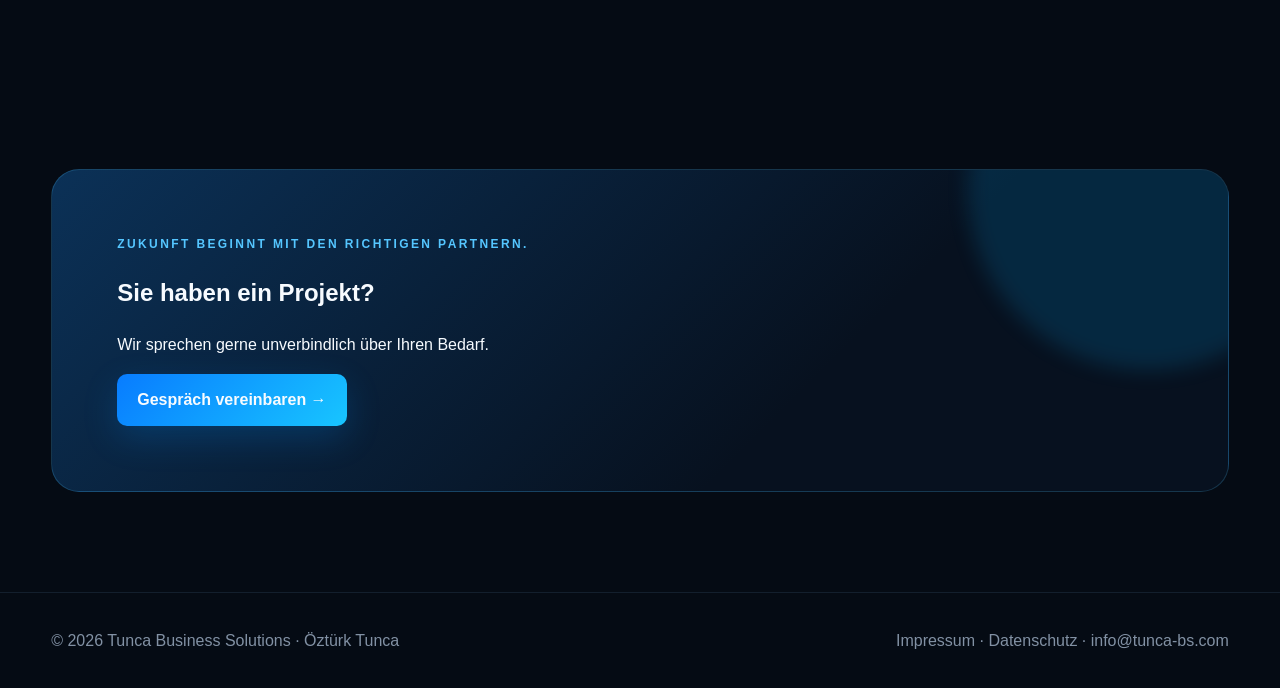
==== commit 4694a954: "Redesign homepage with business solution photography and stronger visual layout" ====
--- a/index.html
+++ b/index.html
@@ -1 +1,54 @@
-<!doctype html><html lang="de"><head><meta charset="utf-8"><meta name="viewport" content="width=device-width,initial-scale=1"><title>Tunca Business Solutions | B2B Vertrieb & Lösungen</title><meta name="description" content="Tunca Business Solutions verbindet Unternehmen mit passenden Energie-, Technologie- und B2B-Lösungen."><link rel="stylesheet" href="style.css"></head><body><nav class="nav"><div class="wrap navin"><a class="logo" href="index.html"><img src="logo.png" alt="Tunca Business Solutions"></a><div class="links"><a href="index.html">Startseite</a><a href="leistungen.html">Leistungen</a><a href="unternehmen.html">Für Unternehmen</a><a href="ueber-tbs.html">Über TBS</a><a href="ablauf.html">Ablauf</a><a href="kontakt.html">Kontakt</a><a class="btn primary" href="kontakt.html">Gespräch vereinbaren</a></div></div></nav><main><section class="hero"><div class="wrap"><div class="eyebrow">TUNCA BUSINESS SOLUTIONS · B2B VERTRIEB</div><h1>ZUKUNFT BEGINNT MIT DEN <span class="blue">RICHTIGEN PARTNERN.</span></h1><p class="lead">Wir verbinden Unternehmen mit passenden Energie-, Technologie- und B2B-Lösungen – persönlich, professionell und mit Blick auf langfristige Partnerschaften.</p><div class="actions"><a class="btn primary" href="kontakt.html">Gespräch vereinbaren →</a><a class="btn ghost" href="leistungen.html">Leistungen entdecken</a></div><div class="hero-stat"><div class="stat"><b>Energie</b><span>PV & Lösungen</span></div><div class="stat"><b>Technologie</b><span>IT & Digitalisierung</span></div><div class="stat"><b>Vertrieb</b><span>B2B & Vermittlung</span></div></div></div></section><section><div class="wrap"><div class="head"><div class="eyebrow">UNSERE BEREICHE</div><h2>Geschäftslösungen, die weiterdenken.</h2><p>Von gewerblicher Photovoltaik bis zu Technologie und Telekommunikation: TBS schafft den Kontakt zwischen Bedarf und passendem Fachpartner.</p></div><div class="image-grid"><div class="photo" style="background-image:url('https://images.unsplash.com/photo-1509391366360-2e959784a276?auto=format&fit=crop&w=1500&q=85')"><div class="photo-content"><h3>Photovoltaik & Energie</h3><p>Gewerbliche Lösungen für eine moderne Energiezukunft.</p></div></div><div class="stack"><div class="photo small" style="background-image:url('https://images.unsplash.com/photo-1497366754035-f200968a6e72?auto=format&fit=crop&w=1100&q=85')"><div class="photo-content"><h3>IT & Digitalisierung</h3><p>Technologie für moderne Unternehmen.</p></div></div><div class="photo small" style="background-image:url('https://images.unsplash.com/photo-1504384308090-c894fdcc538d?auto=format&fit=crop&w=1100&q=85')"><div class="photo-content"><h3>Telekommunikation</h3><p>Vernetzung und technische Lösungen.</p></div></div></div></div></div></section><section><div class="wrap split"><div class="visual"></div><div><div class="eyebrow">WARUM TBS</div><h2>Der richtige Kontakt kann den Unterschied machen.</h2><p class="lead">TBS versteht sich als Schnittstelle zwischen Unternehmen und spezialisierten Anbietern. Wir sprechen mit Entscheidern, verstehen Anforderungen und bringen passende Partner zusammen.</p><div class="checklist"><div class="check"><strong>01</strong><span><b>Persönlich</b><br>Direkter Ansprechpartner und kurze Wege.</span></div><div class="check"><strong>02</strong><span><b>B2B-Fokus</b><br>Auf Geschäftskunden und Entscheider ausgerichtet.</span></div><div class="check"><strong>03</strong><span><b>Partnernetzwerk</b><br>Spezialisierte Fachpartner für die Umsetzung.</span></div></div></div></div></section><section><div class="wrap"><div class="head"><div class="eyebrow">SO FUNKTIONIERT ES</div><h2>Klarer Prozess. Klare Kommunikation.</h2></div><div class="steps"><div class="step"><b>01</b><h3>Kontakt</h3><p>Wir lernen Ihr Vorhaben kennen.</p></div><div class="step"><b>02</b><h3>Bedarf</h3><p>Wir klären Ziele und Rahmenbedingungen.</p></div><div class="step"><b>03</b><h3>Potenzial</h3><p>Relevante Optionen werden vorqualifiziert.</p></div><div class="step"><b>04</b><h3>Partner</h3><p>Der passende Fachpartner wird eingebunden.</p></div><div class="step"><b>05</b><h3>Begleitung</h3><p>Wir unterstützen den weiteren Prozess.</p></div></div></div></section><section><div class="wrap"><div class="cta"><div class="eyebrow">BEREIT FÜR DEN NÄCHSTEN SCHRITT?</div><h2>Über Ihr Vorhaben sprechen.</h2><p class="lead">Sie suchen eine Lösung oder möchten Ihr Angebot professionell im B2B-Markt platzieren?</p><a class="btn primary" href="kontakt.html">Kontakt aufnehmen →</a></div></div></section></main><footer><div class="wrap foot"><span>© <span data-year></span> Tunca Business Solutions · Öztürk Tunca</span><span><a href="impressum.html">Impressum</a> · <a href="datenschutz.html">Datenschutz</a> · <a href="mailto:info@tunca-bs.com">info@tunca-bs.com</a></span></div></footer><script src="script.js"></script></body></html>+<!doctype html>
+<html lang="de">
+<head>
+<meta charset="utf-8">
+<meta name="viewport" content="width=device-width,initial-scale=1">
+<title>Tunca Business Solutions | Energie · IT · Telekommunikation</title>
+<meta name="description" content="Tunca Business Solutions verbindet Unternehmen mit passenden Lösungen in Energie, Photovoltaik, IT, Telekommunikation und technischen Bereichen.">
+<link rel="stylesheet" href="style.css">
+</head>
+<body>
+<nav class="nav"><div class="wrap navin">
+<a class="logo" href="index.html"><img src="logo.png" alt="Tunca Business Solutions" onerror="this.style.display='none';this.nextElementSibling.style.display='block'"><span style="display:none;font-weight:900;font-size:26px">TBS</span></a>
+<div class="links"><a href="index.html">Startseite</a><a href="leistungen.html">Leistungen</a><a href="unternehmen.html">Für Unternehmen</a><a href="ueber-tbs.html">Über TBS</a><a href="ablauf.html">Ablauf</a><a href="kontakt.html">Kontakt</a><a class="btn primary" href="kontakt.html">Gespräch vereinbaren</a></div>
+<button class="menu" aria-label="Menü öffnen" onclick="document.body.classList.toggle('menu-open')">☰</button>
+</div></nav>
+
+<header class="hero">
+<div class="hero-image"></div>
+<div class="wrap hero-inner">
+<div class="eyebrow">TUNCA BUSINESS SOLUTIONS · B2B</div>
+<h1>Geschäftslösungen für<br><span>die Zukunft.</span></h1>
+<p class="lead">Wir bringen Unternehmen mit passenden Partnern und Lösungen zusammen – von Photovoltaik und Energie bis IT und Telekommunikation.</p>
+<div class="actions"><a class="btn primary" href="kontakt.html">Projekt besprechen →</a><a class="btn ghost" href="leistungen.html">Bereiche ansehen</a></div>
+<div class="hero-pills"><span>☀ Photovoltaik</span><span>⚡ Energie</span><span>▣ IT & Digitalisierung</span><span>⌁ Telekommunikation</span></div>
+</div>
+</header>
+
+<section class="intro"><div class="wrap intro-grid">
+<div><div class="eyebrow">EIN ANSPRECHPARTNER · MEHR MÖGLICHKEITEN</div><h2>Technologie, Energie und Vertrieb zusammen gedacht.</h2></div>
+<p>Ob Produktionsbetrieb, Handwerksunternehmen, Logistik, Landwirtschaft oder Gewerbeimmobilie: TBS schafft den direkten Zugang zu passenden Fachpartnern und Lösungen.</p>
+</div></section>
+
+<section class="solutions"><div class="wrap">
+<div class="section-head"><div><div class="eyebrow">UNSERE LÖSUNGSBEREICHE</div><h2>Was wir vermitteln</h2></div><p>Die Website zeigt bewusst die Bereiche, in denen TBS als Handelsvertretung und Vermittler aktiv sein kann.</p></div>
+<div class="solution-grid">
+<a class="solution solar" href="leistungen.html"><div><span class="tag">01 · ENERGIE</span><h3>Photovoltaik<br>& Energielösungen</h3><p>Gewerbliche Solaranlagen, Energieprojekte und passende Fachpartner.</p></div><b>→</b></a>
+<a class="solution battery" href="leistungen.html"><div><span class="tag">02 · ENERGIE</span><h3>Speicher &<br>Elektromobilität</h3><p>Technologien rund um Energieeffizienz und moderne Infrastruktur.</p></div><b>→</b></a>
+<a class="solution it" href="leistungen.html"><div><span class="tag">03 · TECHNOLOGIE</span><h3>IT &<br>Digitalisierung</h3><p>Digitale Lösungen und technische Systeme für Unternehmen.</p></div><b>→</b></a>
+<a class="solution telecom" href="leistungen.html"><div><span class="tag">04 · KOMMUNIKATION</span><h3>Telekommunikation<br>& Vernetzung</h3><p>Kommunikationslösungen für moderne Geschäftsstandorte.</p></div><b>→</b></a>
+</div>
+</div></section>
+
+<section class="visual-break"><div class="wrap"><div class="visual-card"><div><div class="eyebrow">FÜR GEWERBE & INDUSTRIE</div><h2>Vom ersten Gespräch<br>bis zum passenden Partner.</h2><p>Wir prüfen den Bedarf, sprechen mit Entscheidern und bringen die passenden Spezialisten zusammen.</p><a class="btn primary" href="kontakt.html">Kontakt aufnehmen →</a></div></div></div></section>
+
+<section class="process"><div class="wrap">
+<div class="section-head"><div><div class="eyebrow">DER TBS-PROZESS</div><h2>Klar. Persönlich. B2B.</h2></div></div>
+<div class="steps"><div class="step"><span>01</span><h3>Kontakt</h3><p>Sie schildern uns Ihr Vorhaben.</p></div><div class="step"><span>02</span><h3>Bedarf</h3><p>Wir verstehen Anforderungen und Ziele.</p></div><div class="step"><span>03</span><h3>Partner</h3><p>Wir bringen passende Anbieter zusammen.</p></div><div class="step"><span>04</span><h3>Begleitung</h3><p>Wir bleiben als Ansprechpartner dabei.</p></div></div>
+</div></section>
+
+<section class="cta-section"><div class="wrap"><div class="cta"><div class="eyebrow">ZUKUNFT BEGINNT MIT DEN RICHTIGEN PARTNERN.</div><h2>Sie haben ein Projekt?</h2><p>Wir sprechen gerne unverbindlich über Ihren Bedarf.</p><a class="btn primary" href="kontakt.html">Gespräch vereinbaren →</a></div></div></section>
+
+<footer><div class="wrap foot"><span>© <span data-year></span> Tunca Business Solutions · Öztürk Tunca</span><span><a href="impressum.html">Impressum</a> · <a href="datenschutz.html">Datenschutz</a> · <a href="mailto:info@tunca-bs.com">info@tunca-bs.com</a></span></div></footer>
+<script src="script.js"></script>
+</body></html>
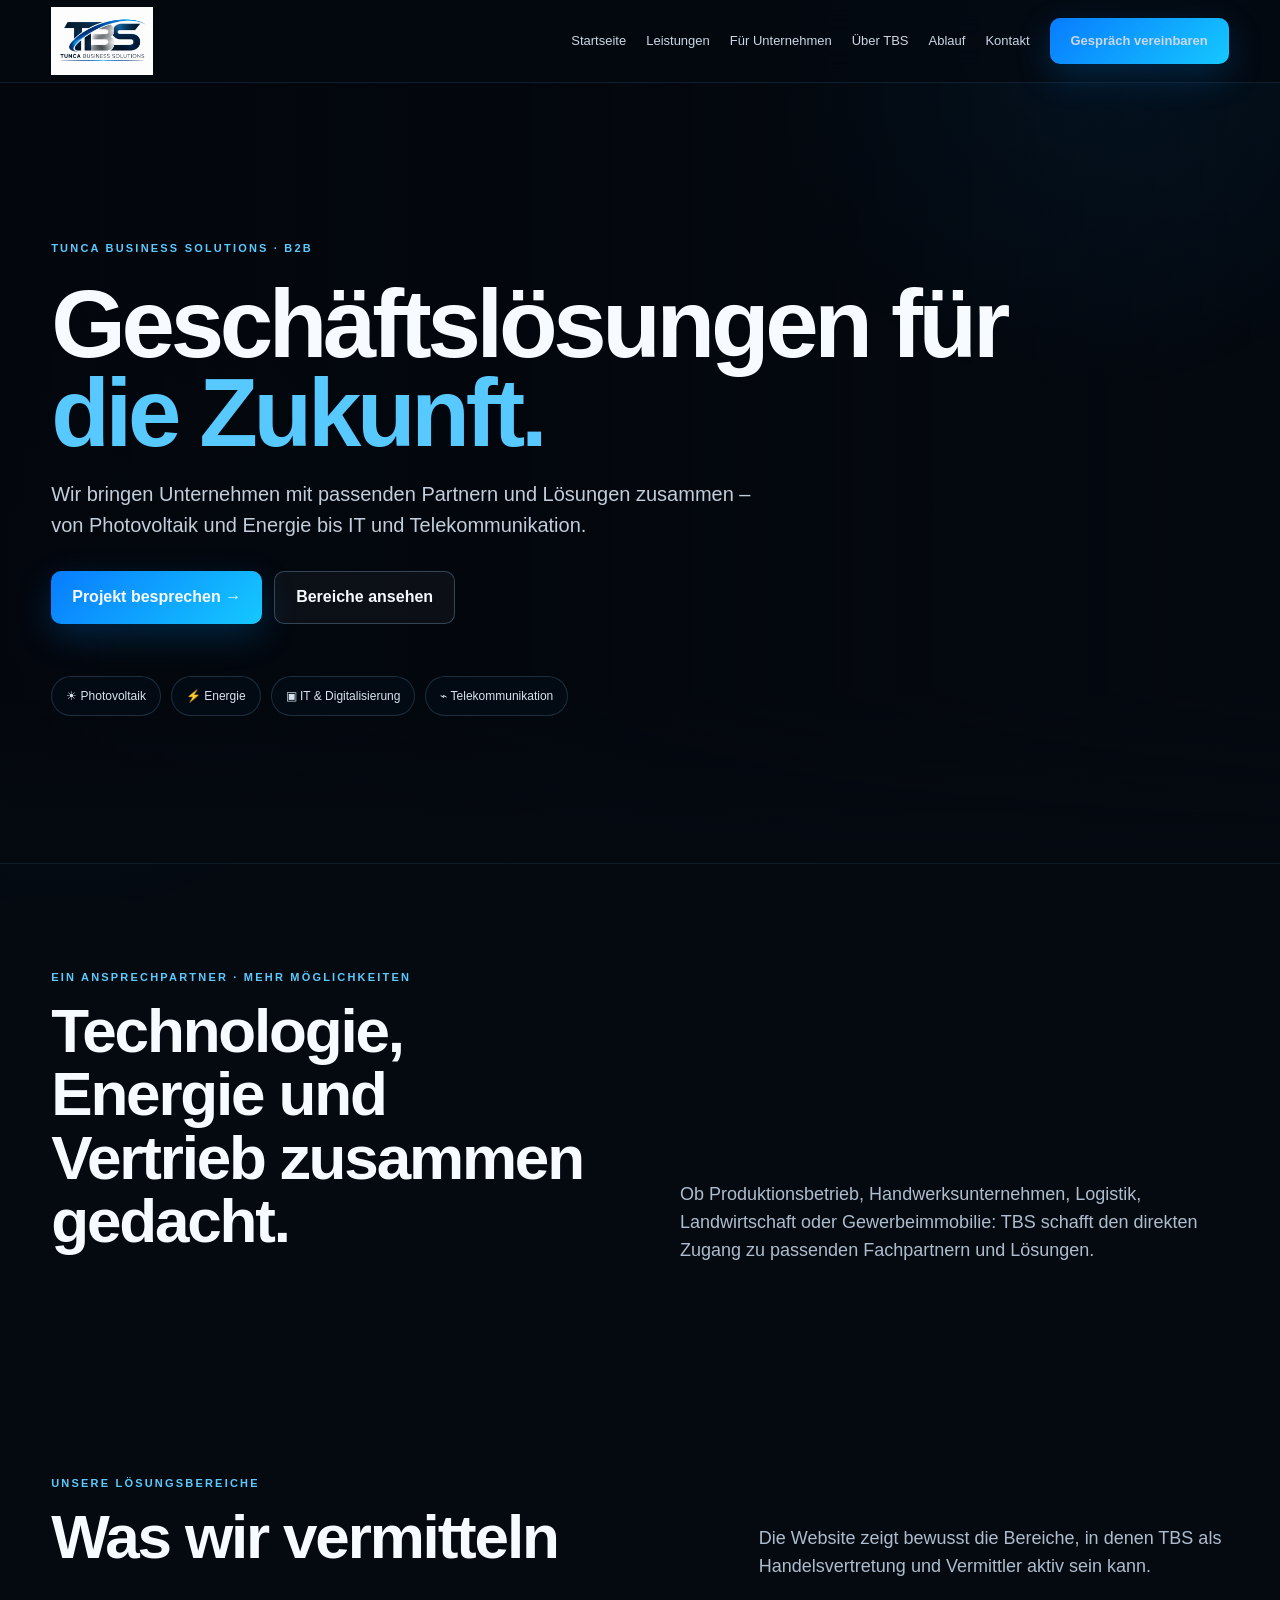
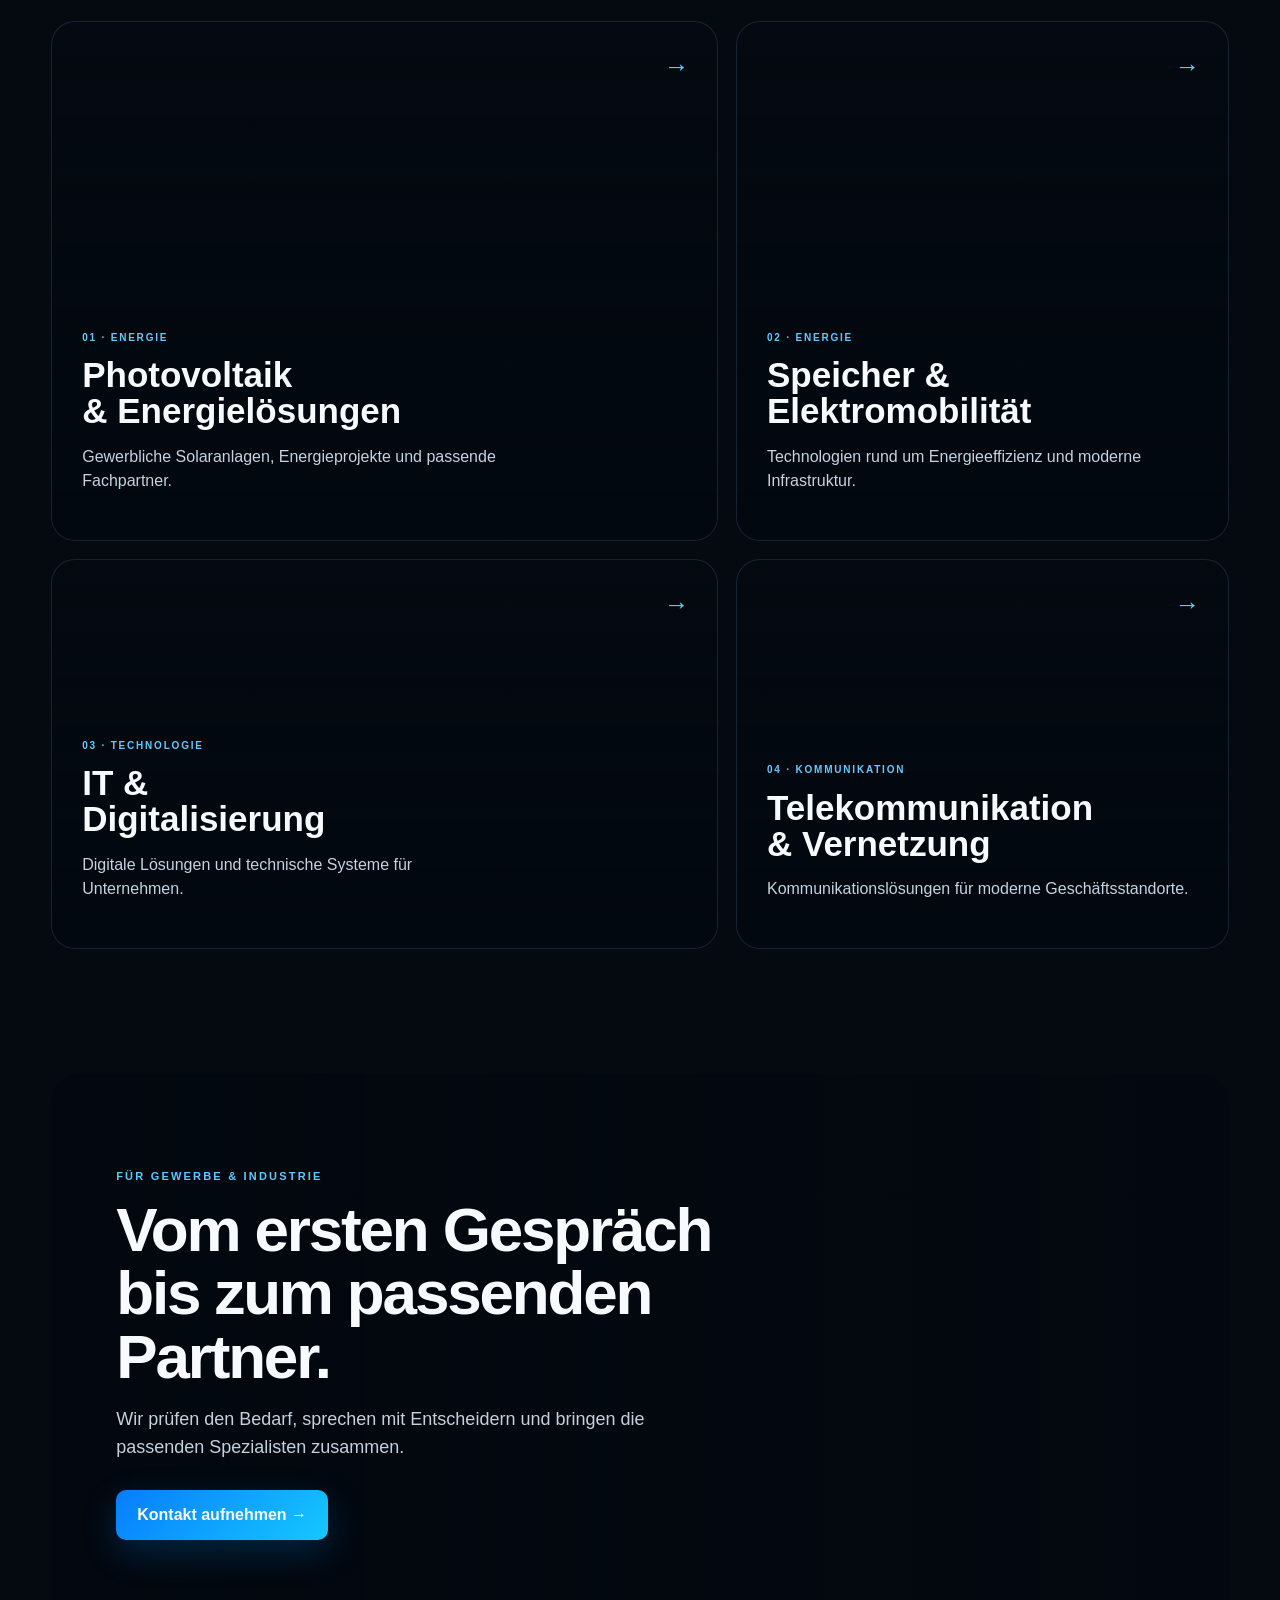
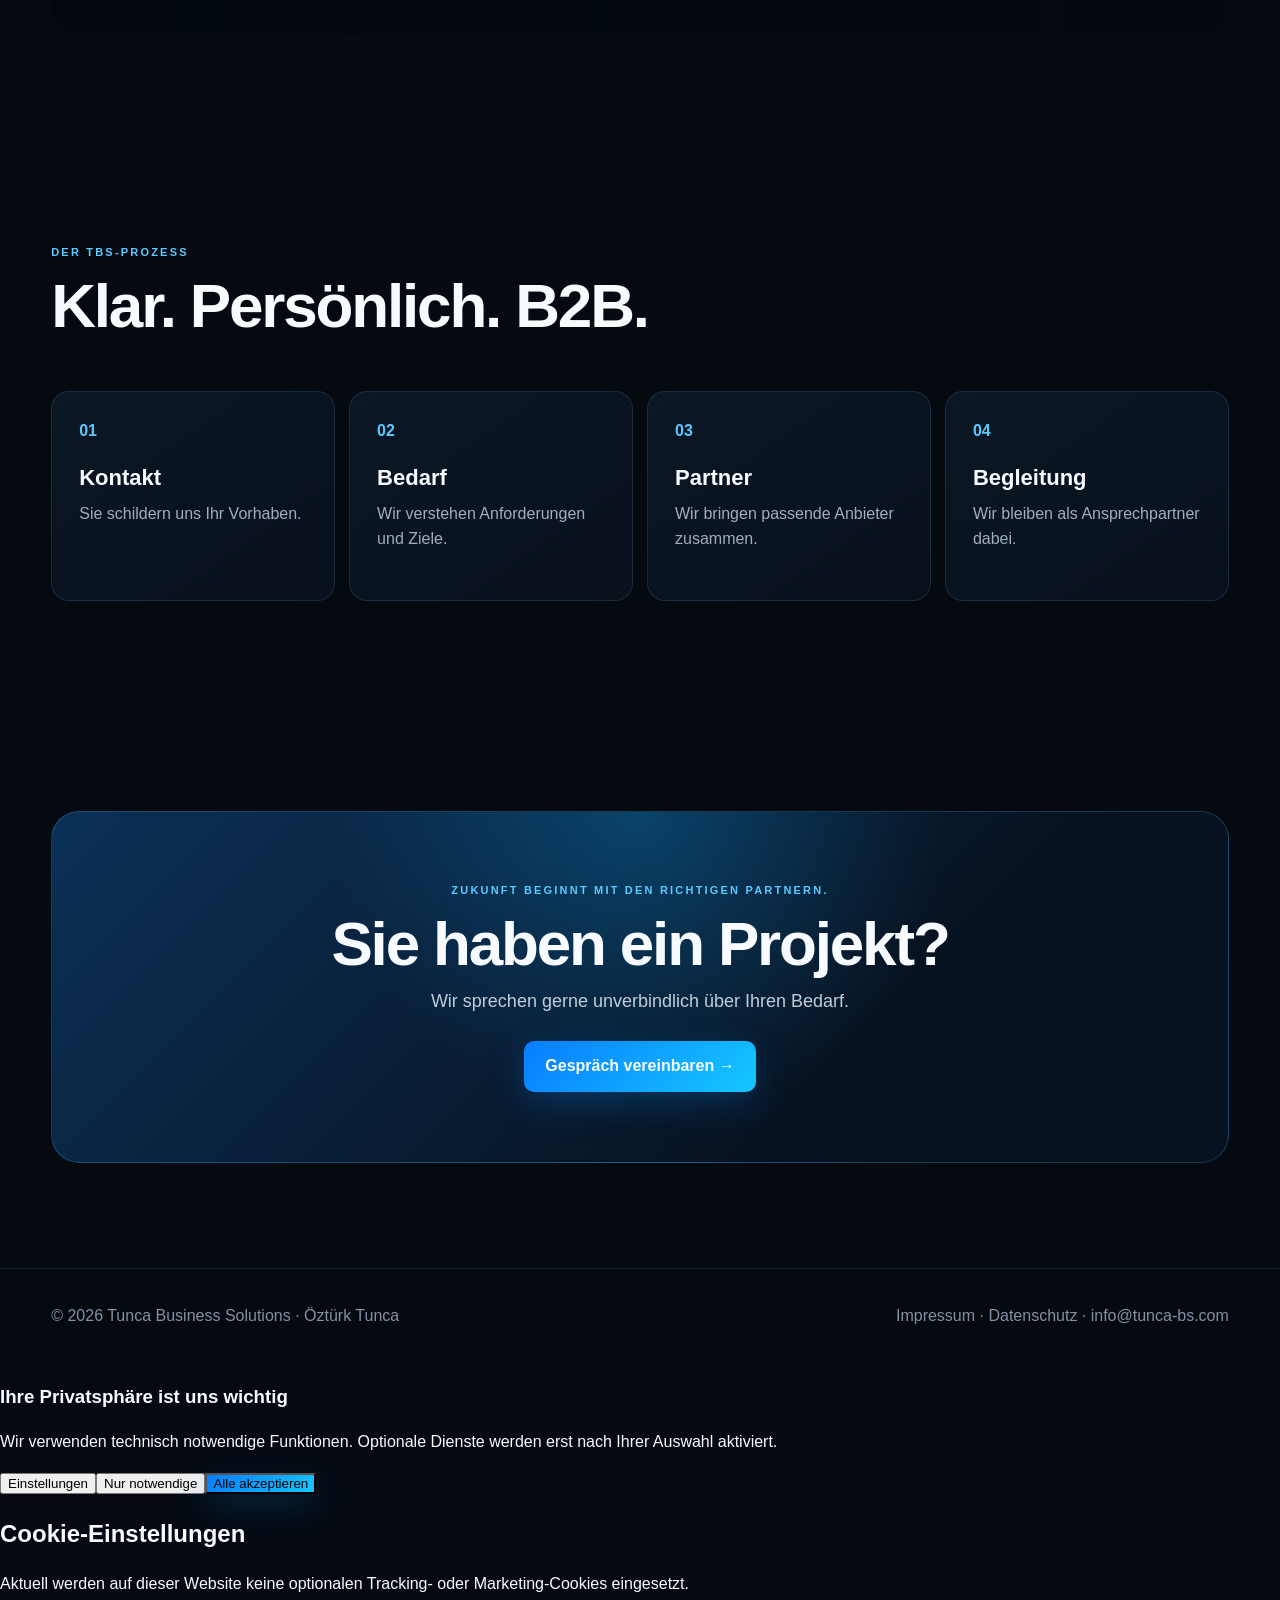
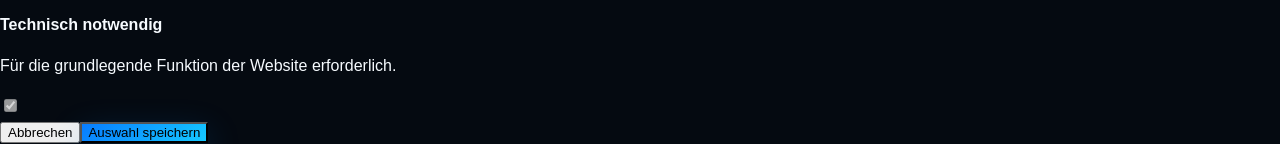
==== commit 6dc3f2aa: "Add privacy cookie banner" ====
--- a/index.html
+++ b/index.html
@@ -51,4 +51,4 @@
 
 <footer><div class="wrap foot"><span>© <span data-year></span> Tunca Business Solutions · Öztürk Tunca</span><span><a href="impressum.html">Impressum</a> · <a href="datenschutz.html">Datenschutz</a> · <a href="mailto:info@tunca-bs.com">info@tunca-bs.com</a></span></div></footer>
 <script src="script.js"></script>
-</body></html>+<div id="cookieBanner" class="cookie-banner"><div class="cookie-inner"><div class="cookie-copy"><h3>Ihre Privatsphäre ist uns wichtig</h3><p>Wir verwenden technisch notwendige Funktionen. Optionale Dienste werden erst nach Ihrer Auswahl aktiviert.</p></div><div class="cookie-actions"><button class="cookie-link" onclick="openCookieSettings()">Einstellungen</button><button class="cookie-btn" onclick="necessaryCookies()">Nur notwendige</button><button class="cookie-btn primary" onclick="acceptCookies()">Alle akzeptieren</button></div></div></div><div id="cookieSettings" class="cookie-settings"><div class="cookie-panel"><h2>Cookie-Einstellungen</h2><p>Aktuell werden auf dieser Website keine optionalen Tracking- oder Marketing-Cookies eingesetzt.</p><div class="cookie-option"><div><strong>Technisch notwendig</strong><p>Für die grundlegende Funktion der Website erforderlich.</p></div><input type="checkbox" checked disabled></div><div class="cookie-footer"><button class="cookie-btn" onclick="closeCookieSettings()">Abbrechen</button><button class="cookie-btn primary" onclick="saveCookieSettings()">Auswahl speichern</button></div></div></div></body></html>
--- a/style.css
+++ b/style.css
@@ -1 +1,3 @@
-*{box-sizing:border-box}html{scroll-behavior:smooth}body{margin:0;background:#050b14;color:#f7fbff;font-family:Inter,Arial,sans-serif;line-height:1.6;overflow-x:hidden}body:before{content:"";position:fixed;inset:0;pointer-events:none;background:radial-gradient(circle at 85% 10%,rgba(0,139,255,.12),transparent 28%),radial-gradient(circle at 10% 55%,rgba(0,180,255,.06),transparent 24%);z-index:-1}a{color:inherit;text-decoration:none}.wrap{width:min(92%,1220px);margin:auto}.nav{position:sticky;top:0;z-index:50;background:rgba(5,11,20,.82);backdrop-filter:blur(18px);border-bottom:1px solid rgba(100,180,255,.12)}.navin{height:82px;display:flex;align-items:center;justify-content:space-between}.logo{display:flex;align-items:center;line-height:0}.logo img{display:block;width:auto;height:54px;max-width:220px;object-fit:contain}.links{display:flex;gap:20px;align-items:center;font-size:13px;color:#c8d4e3}.links a:not(.btn){transition:.25s}.links a:not(.btn):hover{color:#55c6ff}.btn{display:inline-flex;align-items:center;justify-content:center;padding:13px 20px;border-radius:10px;font-weight:800;transition:transform .25s,box-shadow .25s}.btn:hover{transform:translateY(-2px)}.primary{background:linear-gradient(135deg,#087cff,#18c5ff);box-shadow:0 12px 35px rgba(0,143,255,.2)}.ghost{border:1px solid rgba(130,190,255,.25);background:rgba(255,255,255,.03)}.hero{min-height:760px;display:flex;align-items:center;padding:110px 0 90px;position:relative;background:linear-gradient(90deg,rgba(3,8,15,.98) 0%,rgba(3,8,15,.82) 42%,rgba(3,8,15,.38) 100%),url('https://images.unsplash.com/photo-1509391366360-2e959784a276?auto=format&fit=crop&w=2200&q=85') center/cover}.hero:after{content:"";position:absolute;inset:auto 0 0;height:180px;background:linear-gradient(transparent,#050b14)}.hero .wrap{position:relative;z-index:2}.eyebrow{color:#55c6ff;font-size:12px;font-weight:900;letter-spacing:.2em}.hero h1{font-size:clamp(48px,7vw,92px);line-height:.98;max-width:1000px;margin:22px 0}.blue{color:#52c6ff}.lead{font-size:20px;color:#c0ccda;max-width:760px}.actions{display:flex;gap:12px;flex-wrap:wrap;margin-top:32px}.hero-stat{display:flex;gap:14px;flex-wrap:wrap;margin-top:55px}.stat{padding:14px 18px;border:1px solid rgba(130,190,255,.18);background:rgba(5,13,24,.55);backdrop-filter:blur(12px);border-radius:12px}.stat b{display:block;font-size:18px}.stat span{font-size:12px;color:#8ea1b7}section,.page{padding:100px 0}.head{max-width:760px;margin-bottom:45px}.head h2,.page h1{font-size:clamp(36px,5vw,58px);line-height:1.05;margin:12px 0}.head p,.card p{color:#aebdce}.grid{display:grid;grid-template-columns:repeat(3,1fr);gap:20px}.card{padding:30px;border:1px solid rgba(120,180,230,.14);border-radius:20px;background:linear-gradient(145deg,rgba(15,30,47,.92),rgba(7,17,29,.92));box-shadow:0 20px 60px rgba(0,0,0,.18);transition:transform .3s,border-color .3s}.card:hover{transform:translateY(-5px);border-color:rgba(82,198,255,.35)}.card h3{margin:6px 0 10px;font-size:21px}.card-icon{font-size:28px;margin-bottom:18px}.image-grid{display:grid;grid-template-columns:1.15fr .85fr;gap:20px}.photo{min-height:520px;border-radius:24px;background-size:cover;background-position:center;position:relative;overflow:hidden}.photo.small{min-height:250px}.photo:after{content:"";position:absolute;inset:0;background:linear-gradient(180deg,transparent 45%,rgba(3,8,15,.8))}.photo-content{position:absolute;z-index:2;left:28px;right:28px;bottom:24px}.photo-content h3{font-size:27px;margin:0 0 5px}.photo-content p{color:#c7d3e0;margin:0}.stack{display:grid;gap:20px}.split{display:grid;grid-template-columns:.85fr 1.15fr;gap:70px;align-items:center}.visual{min-height:500px;border-radius:26px;background:url('https://images.unsplash.com/photo-1497366811353-6870744d04b2?auto=format&fit=crop&w=1400&q=85') center/cover;position:relative;overflow:hidden}.visual:after{content:"";position:absolute;inset:0;background:linear-gradient(135deg,rgba(0,105,220,.35),rgba(2,8,15,.45))}.checklist{display:grid;gap:15px;margin-top:28px}.check{display:flex;gap:12px;align-items:flex-start;padding:15px;border:1px solid rgba(120,180,230,.12);border-radius:14px;background:rgba(10,22,36,.65)}.check strong{color:#55c6ff}.steps{display:grid;grid-template-columns:repeat(5,1fr);gap:12px}.step{padding:24px;border:1px solid rgba(120,180,230,.14);border-radius:18px;background:#0a1523;position:relative}.step b{color:#55c6ff;font-size:13px}.contact{display:grid;grid-template-columns:.8fr 1.2fr;gap:20px}.contactbox{padding:32px;border:1px solid rgba(120,180,230,.14);border-radius:20px;background:#0a1523}.item{padding:16px 0;border-bottom:1px solid rgba(120,180,230,.12)}.item small{display:block;color:#8294a9;margin-bottom:3px}input,textarea,select{width:100%;margin-top:7px;padding:13px;background:#050b14;border:1px solid #294057;border-radius:9px;color:white}textarea{min-height:140px}form{display:grid;grid-template-columns:1fr 1fr;gap:15px}.full{grid-column:1/-1}.cta{padding:65px;border-radius:28px;background:linear-gradient(135deg,#0b3157,#07111f 65%);border:1px solid rgba(82,198,255,.2);position:relative;overflow:hidden}.cta:after{content:"";position:absolute;width:360px;height:360px;border-radius:50%;right:-100px;top:-160px;background:rgba(0,173,255,.15);filter:blur(10px)}footer{border-top:1px solid rgba(120,180,230,.12);padding:35px 0;color:#8291a4}.foot{display:flex;justify-content:space-between;gap:20px;flex-wrap:wrap}.legal{max-width:900px}.legal p,.legal li{color:#b7c4d3}.page{min-height:70vh}@media(max-width:900px){.links{display:none}.grid,.steps,.contact,.split,.image-grid{grid-template-columns:1fr}.hero{min-height:720px}.hero h1{font-size:clamp(42px,12vw,70px)}.photo{min-height:380px}.visual{min-height:360px}form{grid-template-columns:1fr}.full{grid-column:auto}.cta{padding:40px 25px}}+*{box-sizing:border-box}html{scroll-behavior:smooth}body{margin:0;background:#050a11;color:#f7fbff;font-family:Inter,Arial,sans-serif;line-height:1.55;overflow-x:hidden}body:before{content:"";position:fixed;inset:0;pointer-events:none;background:radial-gradient(circle at 85% 5%,rgba(0,150,255,.12),transparent 25%),radial-gradient(circle at 5% 65%,rgba(0,210,255,.05),transparent 25%);z-index:-1}a{color:inherit;text-decoration:none}.wrap{width:min(92%,1240px);margin:auto}.nav{position:sticky;top:0;z-index:100;background:rgba(4,9,16,.86);backdrop-filter:blur(18px);border-bottom:1px solid rgba(100,190,255,.12)}.navin{height:82px;display:flex;align-items:center;justify-content:space-between}.logo{display:flex;align-items:center}.logo img{height:56px;width:auto;max-width:230px;object-fit:contain}.links{display:flex;align-items:center;gap:20px;font-size:13px;color:#cbd7e5}.links a:not(.btn):hover{color:#58caff}.btn{display:inline-flex;align-items:center;justify-content:center;padding:13px 21px;border-radius:10px;font-weight:800;transition:.25s}.btn:hover{transform:translateY(-2px)}.primary{background:linear-gradient(135deg,#087cff,#15c8ff);box-shadow:0 12px 35px rgba(0,143,255,.22)}.ghost{border:1px solid rgba(150,205,255,.28);background:rgba(255,255,255,.04)}.menu{display:none;background:none;border:0;color:white;font-size:26px}.hero{min-height:780px;position:relative;display:flex;align-items:center;overflow:hidden}.hero-image{position:absolute;inset:0;background-image:linear-gradient(90deg,rgba(3,7,13,.97) 0%,rgba(3,7,13,.84) 40%,rgba(3,7,13,.28) 100%),url('https://images.unsplash.com/photo-1509391366360-2e959784a276?auto=format&fit=crop&w=2200&q=85');background-size:cover;background-position:center}.hero:after{content:"";position:absolute;left:0;right:0;bottom:0;height:170px;background:linear-gradient(transparent,#050a11)}.hero-inner{position:relative;z-index:2;padding:110px 0 100px}.eyebrow{color:#5bcaff;font-size:11px;font-weight:900;letter-spacing:.2em}.hero h1{font-size:clamp(54px,7.5vw,100px);line-height:.93;letter-spacing:-.045em;margin:22px 0;max-width:1000px}.hero h1 span{color:#57c9ff}.lead{font-size:20px;color:#c2cedb;max-width:730px}.actions{display:flex;gap:12px;flex-wrap:wrap;margin-top:30px}.hero-pills{display:flex;gap:10px;flex-wrap:wrap;margin-top:52px}.hero-pills span{padding:10px 14px;border:1px solid rgba(140,205,255,.18);background:rgba(4,14,25,.58);backdrop-filter:blur(12px);border-radius:999px;color:#d7e4f0;font-size:12px}.intro,.solutions,.process,.cta-section{padding:105px 0}.intro{border-top:1px solid rgba(120,190,240,.1)}.intro-grid{display:grid;grid-template-columns:1fr 1fr;gap:80px;align-items:end}.intro h2,.section-head h2,.visual-card h2,.cta h2{font-size:clamp(38px,5vw,62px);line-height:1.02;letter-spacing:-.035em;margin:13px 0}.intro p,.section-head p{font-size:18px;color:#aebdce;margin:0}.section-head{display:flex;justify-content:space-between;gap:50px;align-items:end;margin-bottom:40px}.section-head>p{max-width:470px}.solution-grid{display:grid;grid-template-columns:1.15fr .85fr;gap:18px}.solution{min-height:390px;border-radius:24px;position:relative;overflow:hidden;padding:30px;display:flex;align-items:flex-end;border:1px solid rgba(130,200,255,.14);background-size:cover;background-position:center;transition:.3s}.solution:before{content:"";position:absolute;inset:0;background:linear-gradient(180deg,rgba(2,8,15,.05),rgba(2,8,15,.88))}.solution>div,.solution>b{position:relative;z-index:2}.solution>b{position:absolute;right:28px;top:25px;font-size:25px;color:#64d1ff}.solution:hover{transform:translateY(-5px);border-color:rgba(82,198,255,.45)}.solution h3{font-size:35px;line-height:1.02;margin:9px 0}.solution p{max-width:430px;color:#c5d2df}.tag{font-size:10px;letter-spacing:.18em;color:#62caff;font-weight:900}.solar{background-image:url('https://images.unsplash.com/photo-1509391366360-2e959784a276?auto=format&fit=crop&w=1600&q=85')}.battery{background-image:url('https://images.unsplash.com/photo-1473341304170-971dccb5ac1e?auto=format&fit=crop&w=1200&q=85')}.it{background-image:url('https://images.unsplash.com/photo-1497366754035-f200968a6e72?auto=format&fit=crop&w=1200&q=85')}.telecom{background-image:url('https://images.unsplash.com/photo-1451187580459-43490279c0fa?auto=format&fit=crop&w=1200&q=85')}.solution:nth-child(1){min-height:520px}.visual-break{padding:20px 0 105px}.visual-card{min-height:560px;border-radius:28px;padding:65px;display:flex;align-items:center;position:relative;overflow:hidden;background:linear-gradient(90deg,rgba(3,8,15,.94),rgba(3,8,15,.42)),url('https://images.unsplash.com/photo-1565610222536-ef125c59da2e?auto=format&fit=crop&w=2000&q=85') center/cover}.visual-card>div{max-width:650px}.visual-card p{font-size:18px;color:#c4d0dc;max-width:570px;margin-bottom:28px}.steps{display:grid;grid-template-columns:repeat(4,1fr);gap:14px}.step{padding:27px;border:1px solid rgba(120,190,240,.14);border-radius:18px;background:linear-gradient(145deg,#0c1725,#07101b);min-height:210px}.step span{color:#5bcaff;font-weight:900}.step h3{margin:18px 0 7px;font-size:22px}.step p{color:#9eafc1;margin:0}.cta{padding:70px;border-radius:28px;text-align:center;background:radial-gradient(circle at 50% 0%,rgba(15,173,255,.25),transparent 45%),linear-gradient(135deg,#0b3157,#07111f 70%);border:1px solid rgba(82,198,255,.22)}.cta p{color:#c0cedb;font-size:18px;margin:0 0 25px}.foot{display:flex;justify-content:space-between;gap:20px;flex-wrap:wrap;padding:35px 0;color:#8291a4}footer{border-top:1px solid rgba(120,180,230,.12)}@media(max-width:900px){.links{display:none}.menu{display:block}.menu-open .links{display:flex;position:absolute;top:82px;left:0;right:0;background:#07101b;padding:20px;flex-direction:column;align-items:stretch;border-bottom:1px solid #183047}.menu-open .links .btn{text-align:center}.hero{min-height:700px}.hero-inner{padding:90px 0}.hero h1{font-size:clamp(48px,13vw,74px)}.intro-grid,.solution-grid,.steps{grid-template-columns:1fr}.section-head{display:block}.section-head>p{margin-top:15px}.solution,.solution:nth-child(1){min-height:390px}.visual-card{padding:40px 28px;min-height:470px}.visual-card h2{font-size:42px}.cta{padding:50px 25px}.logo img{height:50px}}
+.logo img{height:68px;max-width:270px}.subhero{min-height:500px;display:flex;align-items:center;position:relative;overflow:hidden}.subhero:before{content:"";position:absolute;inset:0;background:linear-gradient(90deg,rgba(3,8,15,.94),rgba(3,8,15,.35)),var(--bg) center/cover}.subhero .wrap{position:relative;z-index:2;padding:100px 0}.subhero h1{font-size:clamp(48px,6.5vw,82px);line-height:.98;max-width:900px;margin:18px 0}.solar-sub{--bg:url('https://images.unsplash.com/photo-1509391366360-2e959784a276?auto=format&fit=crop&w=2200&q=85')}.industry-sub{--bg:url('https://images.unsplash.com/photo-1565793298595-6a879b1d9492?auto=format&fit=crop&w=2200&q=85')}.about-sub{--bg:url('https://images.unsplash.com/photo-1497366811353-6870744d04b2?auto=format&fit=crop&w=2200&q=85')}.dark-section{background:#07101b;padding:100px 0}.feature-photo{min-height:430px;border-radius:26px;background:url('https://images.unsplash.com/photo-1509391366360-2e959784a276?auto=format&fit=crop&w=1400&q=85') center/cover}.industry-grid{display:grid;grid-template-columns:repeat(3,1fr);gap:18px}.industry-card{min-height:270px;padding:28px;border-radius:22px;display:flex;flex-direction:column;justify-content:flex-end;position:relative;overflow:hidden;background-size:cover;background-position:center;border:1px solid rgba(130,200,255,.14)}.industry-card:before{content:"";position:absolute;inset:0;background:linear-gradient(transparent,rgba(2,8,15,.9))}.industry-card>*{position:relative;z-index:2}.industry-card h3{font-size:25px;margin:0 0 5px}.industry-card p{color:#c4d1de;margin:0}.factory{background-image:url('https://images.unsplash.com/photo-1565610222536-ef125c59da2e?auto=format&fit=crop&w=1200&q=85')}.craft{background-image:url('https://images.unsplash.com/photo-1504917595217-d4dc5ebe6122?auto=format&fit=crop&w=1200&q=85')}.logistics{background-image:url('https://images.unsplash.com/photo-1586528116311-ad8dd3c8310d?auto=format&fit=crop&w=1200&q=85')}.hotel{background-image:url('https://images.unsplash.com/photo-1566073771259-6a8506099945?auto=format&fit=crop&w=1200&q=85')}.farm{background-image:url('https://images.unsplash.com/photo-1500382017468-9049fed747ef?auto=format&fit=crop&w=1200&q=85')}.property{background-image:url('https://images.unsplash.com/photo-1486406146926-c627a92ad1ab?auto=format&fit=crop&w=1200&q=85')}.about-photo{background-image:url('https://images.unsplash.com/photo-1497366811353-6870744d04b2?auto=format&fit=crop&w=1400&q=85')}.founder{display:flex;justify-content:space-between;align-items:center;gap:40px}.founder-box{width:260px;height:180px;border:1px solid rgba(82,198,255,.25);border-radius:22px;background:linear-gradient(145deg,#0d2943,#07111d);display:flex;align-items:center;justify-content:center;flex-direction:column}.founder-box span{font-size:58px;font-weight:900;color:#55c6ff}.founder-box small{font-size:9px;letter-spacing:.15em;color:#8ea1b7}.about-split{grid-template-columns:.9fr 1.1fr}@media(max-width:900px){.logo img{height:58px}.industry-grid{grid-template-columns:1fr}.founder{display:block}.founder-box{margin-top:30px}.subhero{min-height:430px}.subhero .wrap{padding:80px 0}}
+.contact-sub{--bg:url('https://images.unsplash.com/photo-1497366754035-f200968a6e72?auto=format&fit=crop&w=2200&q=85')}.contact-new{display:grid;grid-template-columns:.75fr 1.25fr;gap:70px;align-items:start;padding:105px 0}.contact-intro h2,.contact-form-card h2,.contact-bottom h2{font-size:clamp(36px,4.5vw,55px);line-height:1.02;margin:14px 0}.contact-intro>p{color:#aebdce;font-size:18px;max-width:440px}.contact-detail{padding:20px 0;border-bottom:1px solid rgba(120,190,240,.14)}.contact-detail span{display:block;color:#5bcaff;font-size:10px;letter-spacing:.18em;font-weight:900;margin-bottom:5px}.contact-detail a,.contact-detail strong{font-size:18px}.contact-form-card{padding:38px;border:1px solid rgba(120,190,240,.16);border-radius:24px;background:linear-gradient(145deg,#0c1827,#07101a);box-shadow:0 25px 70px rgba(0,0,0,.2)}.contact-form-card form{display:grid;gap:16px;margin-top:25px}.form-row{display:grid;grid-template-columns:1fr 1fr;gap:15px}label{display:block;color:#c7d3df;font-size:13px}input,textarea,select{font:inherit}textarea{min-height:130px}.contact-bottom{display:flex;justify-content:space-between;align-items:center;gap:30px}@media(max-width:900px){.contact-new{grid-template-columns:1fr;gap:45px;padding:75px 0}.form-row{grid-template-columns:1fr}.contact-form-card{padding:25px}.contact-bottom{display:block}.contact-bottom .btn{margin-top:20px}}
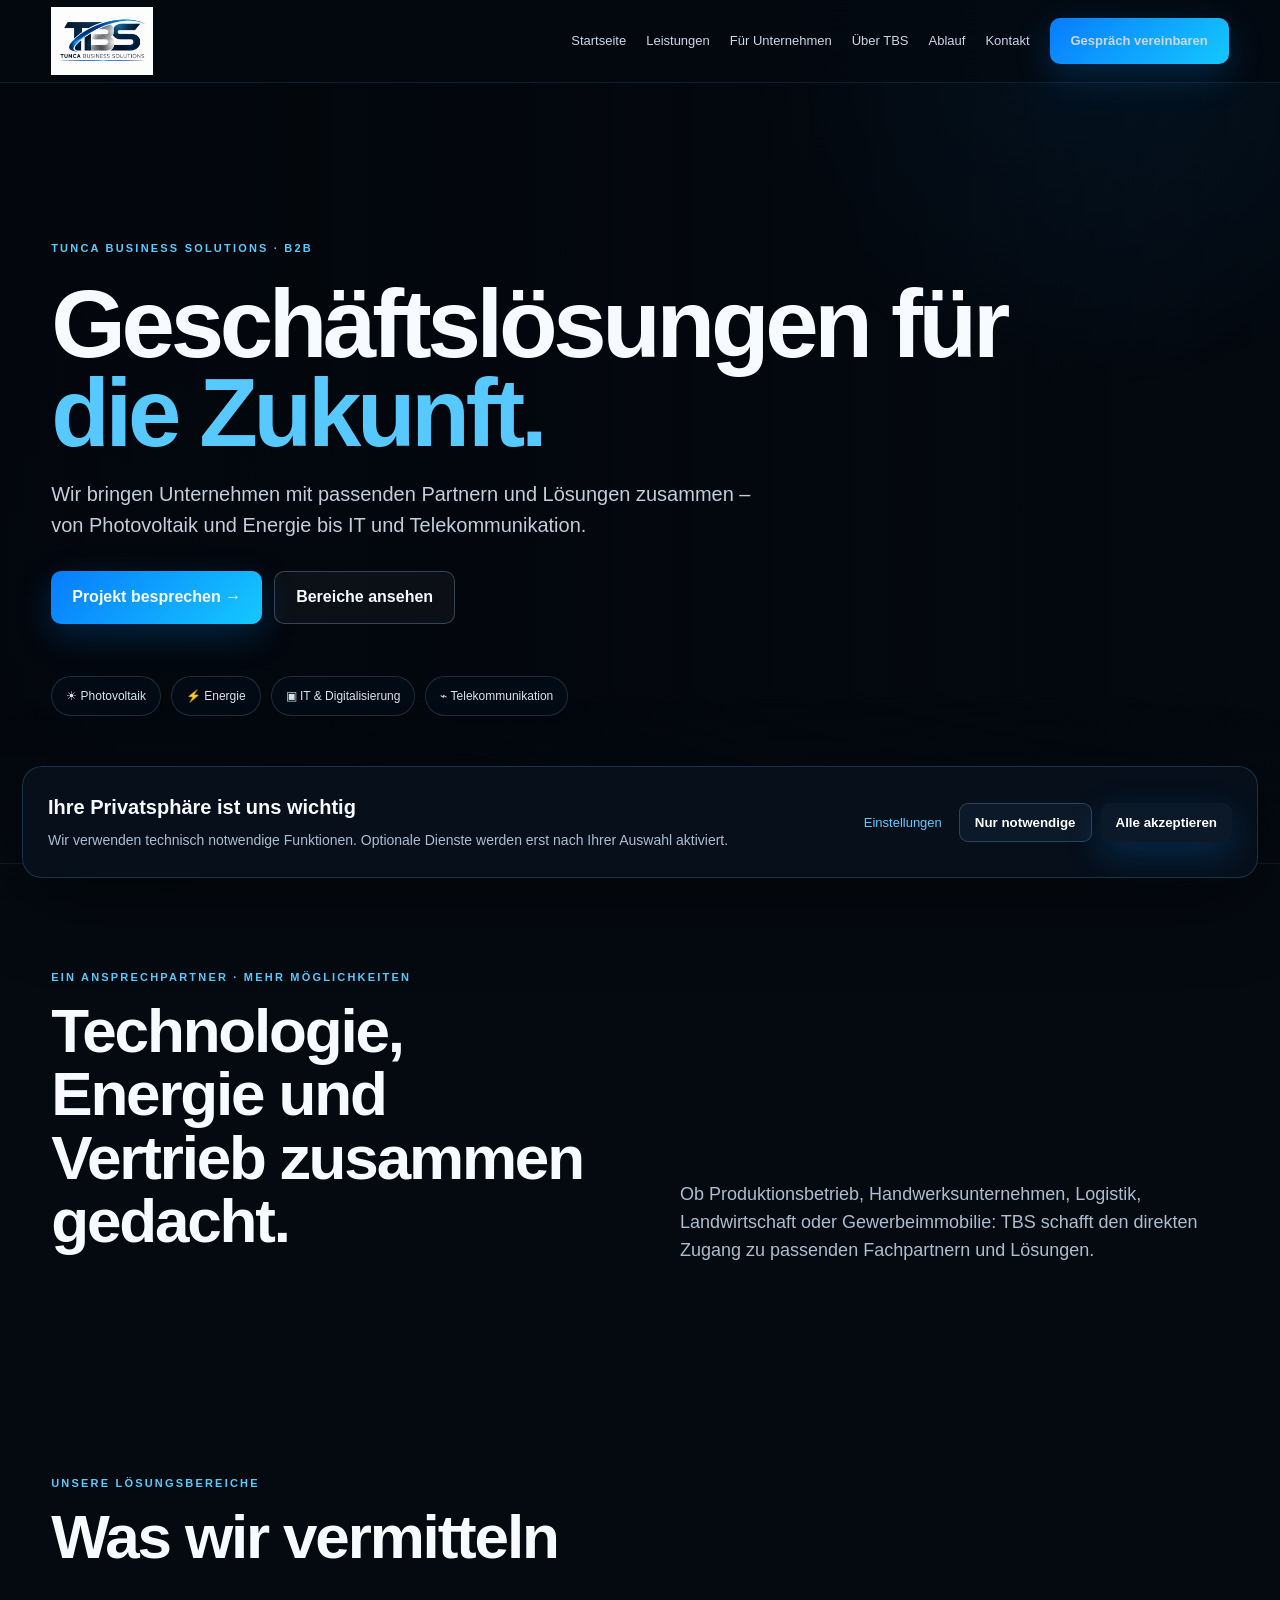
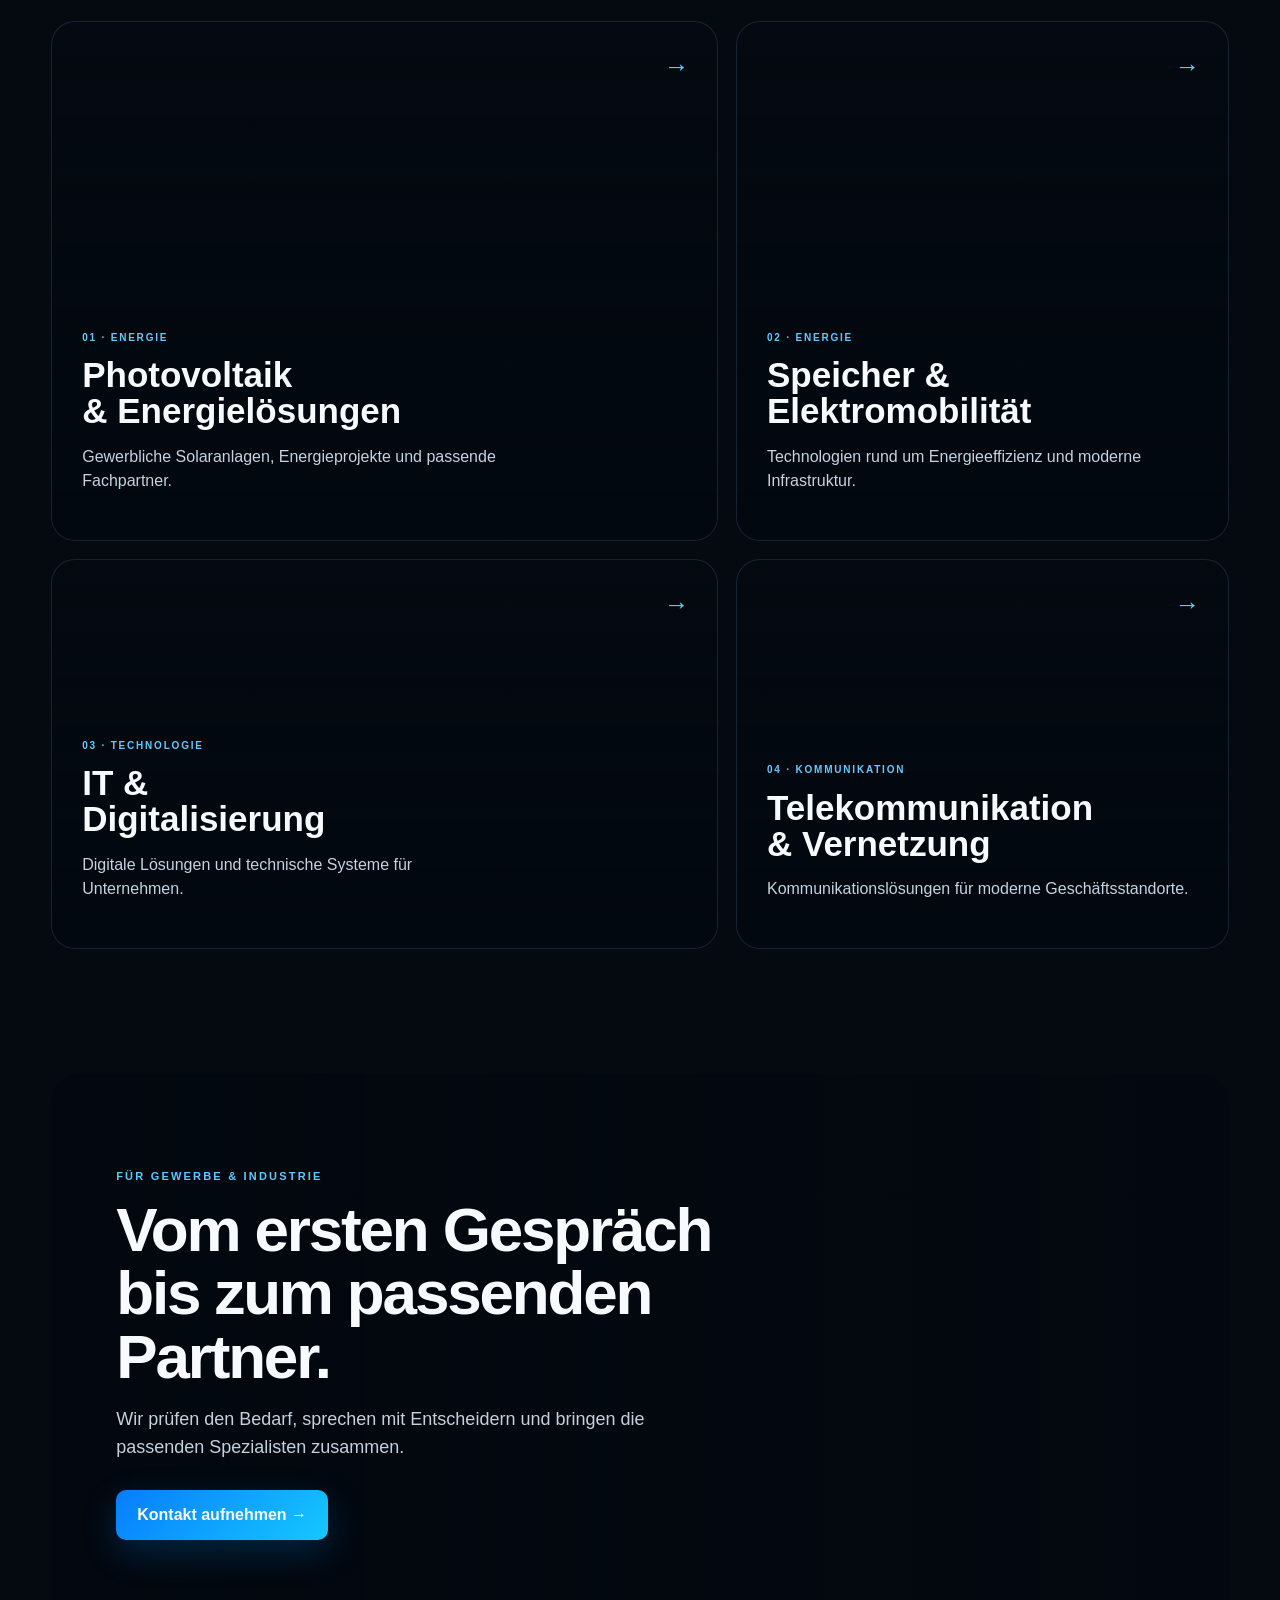
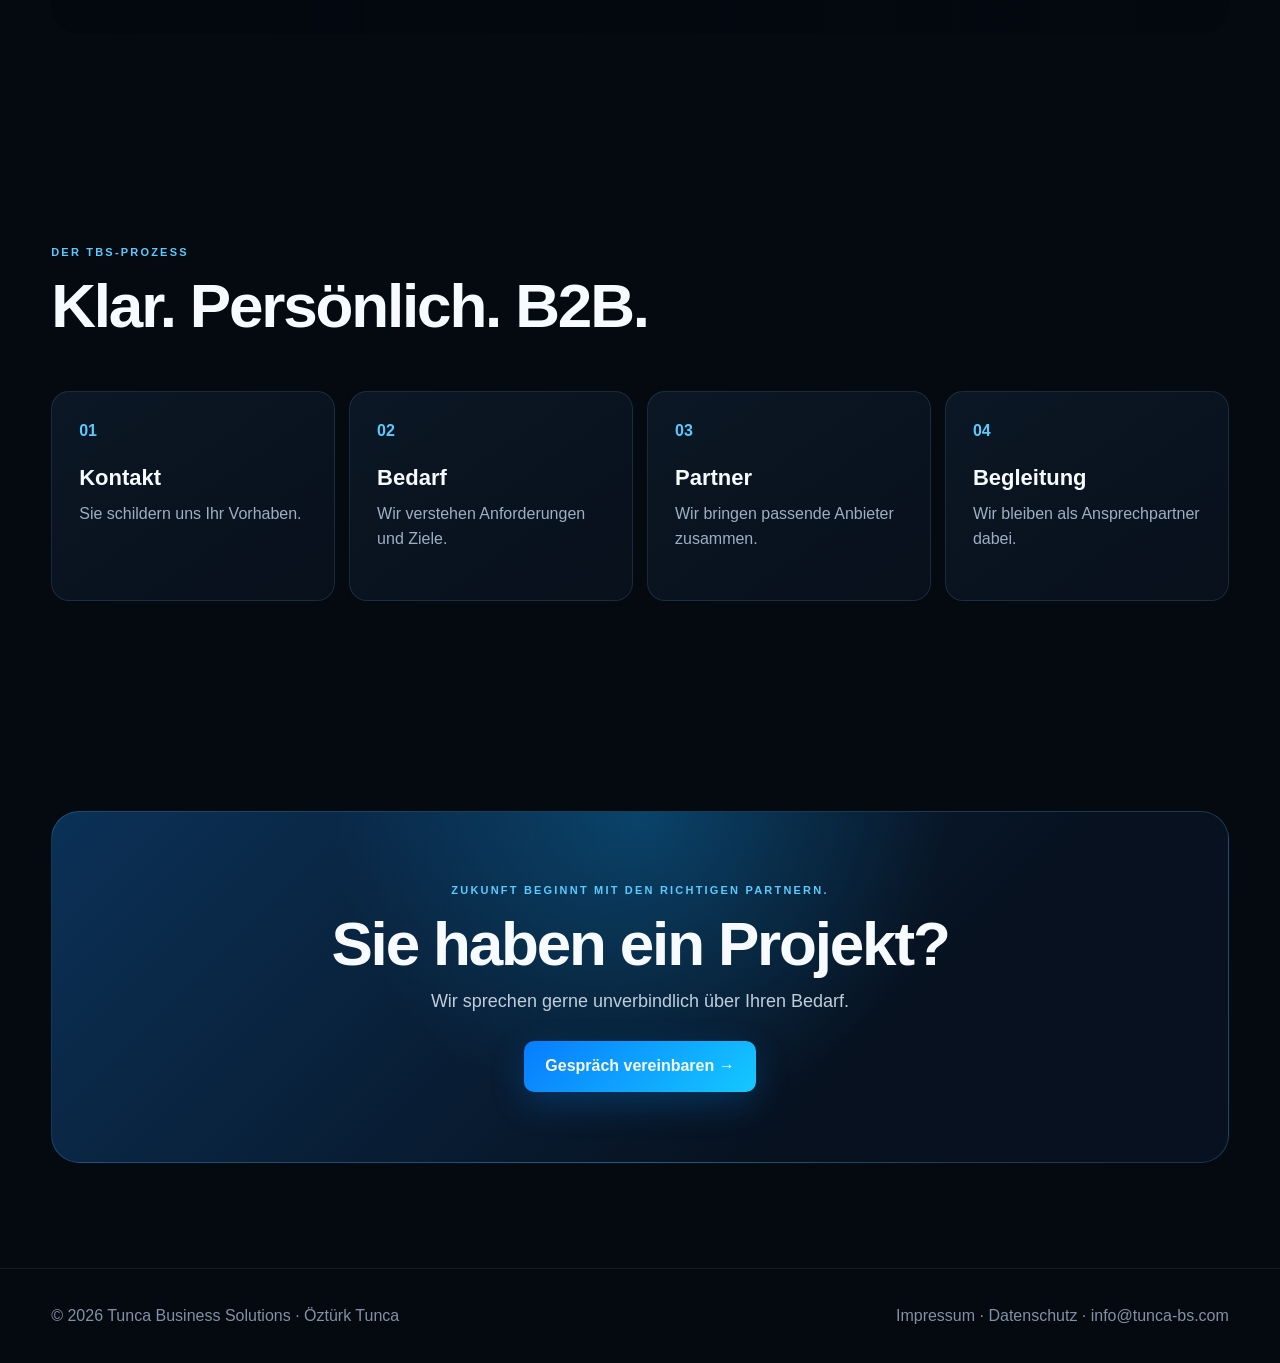
==== commit beb5124a: "Remove explanatory text from homepage solutions section" ====
--- a/index.html
+++ b/index.html
@@ -31,7 +31,7 @@
 </div></section>
 
 <section class="solutions"><div class="wrap">
-<div class="section-head"><div><div class="eyebrow">UNSERE LÖSUNGSBEREICHE</div><h2>Was wir vermitteln</h2></div><p>Die Website zeigt bewusst die Bereiche, in denen TBS als Handelsvertretung und Vermittler aktiv sein kann.</p></div>
+<div class="section-head"><div><div class="eyebrow">UNSERE LÖSUNGSBEREICHE</div><h2>Was wir vermitteln</h2></div></div>
 <div class="solution-grid">
 <a class="solution solar" href="leistungen.html"><div><span class="tag">01 · ENERGIE</span><h3>Photovoltaik<br>& Energielösungen</h3><p>Gewerbliche Solaranlagen, Energieprojekte und passende Fachpartner.</p></div><b>→</b></a>
 <a class="solution battery" href="leistungen.html"><div><span class="tag">02 · ENERGIE</span><h3>Speicher &<br>Elektromobilität</h3><p>Technologien rund um Energieeffizienz und moderne Infrastruktur.</p></div><b>→</b></a>
--- a/style.css
+++ b/style.css
@@ -1,3 +1,3 @@
 *{box-sizing:border-box}html{scroll-behavior:smooth}body{margin:0;background:#050a11;color:#f7fbff;font-family:Inter,Arial,sans-serif;line-height:1.55;overflow-x:hidden}body:before{content:"";position:fixed;inset:0;pointer-events:none;background:radial-gradient(circle at 85% 5%,rgba(0,150,255,.12),transparent 25%),radial-gradient(circle at 5% 65%,rgba(0,210,255,.05),transparent 25%);z-index:-1}a{color:inherit;text-decoration:none}.wrap{width:min(92%,1240px);margin:auto}.nav{position:sticky;top:0;z-index:100;background:rgba(4,9,16,.86);backdrop-filter:blur(18px);border-bottom:1px solid rgba(100,190,255,.12)}.navin{height:82px;display:flex;align-items:center;justify-content:space-between}.logo{display:flex;align-items:center}.logo img{height:56px;width:auto;max-width:230px;object-fit:contain}.links{display:flex;align-items:center;gap:20px;font-size:13px;color:#cbd7e5}.links a:not(.btn):hover{color:#58caff}.btn{display:inline-flex;align-items:center;justify-content:center;padding:13px 21px;border-radius:10px;font-weight:800;transition:.25s}.btn:hover{transform:translateY(-2px)}.primary{background:linear-gradient(135deg,#087cff,#15c8ff);box-shadow:0 12px 35px rgba(0,143,255,.22)}.ghost{border:1px solid rgba(150,205,255,.28);background:rgba(255,255,255,.04)}.menu{display:none;background:none;border:0;color:white;font-size:26px}.hero{min-height:780px;position:relative;display:flex;align-items:center;overflow:hidden}.hero-image{position:absolute;inset:0;background-image:linear-gradient(90deg,rgba(3,7,13,.97) 0%,rgba(3,7,13,.84) 40%,rgba(3,7,13,.28) 100%),url('https://images.unsplash.com/photo-1509391366360-2e959784a276?auto=format&fit=crop&w=2200&q=85');background-size:cover;background-position:center}.hero:after{content:"";position:absolute;left:0;right:0;bottom:0;height:170px;background:linear-gradient(transparent,#050a11)}.hero-inner{position:relative;z-index:2;padding:110px 0 100px}.eyebrow{color:#5bcaff;font-size:11px;font-weight:900;letter-spacing:.2em}.hero h1{font-size:clamp(54px,7.5vw,100px);line-height:.93;letter-spacing:-.045em;margin:22px 0;max-width:1000px}.hero h1 span{color:#57c9ff}.lead{font-size:20px;color:#c2cedb;max-width:730px}.actions{display:flex;gap:12px;flex-wrap:wrap;margin-top:30px}.hero-pills{display:flex;gap:10px;flex-wrap:wrap;margin-top:52px}.hero-pills span{padding:10px 14px;border:1px solid rgba(140,205,255,.18);background:rgba(4,14,25,.58);backdrop-filter:blur(12px);border-radius:999px;color:#d7e4f0;font-size:12px}.intro,.solutions,.process,.cta-section{padding:105px 0}.intro{border-top:1px solid rgba(120,190,240,.1)}.intro-grid{display:grid;grid-template-columns:1fr 1fr;gap:80px;align-items:end}.intro h2,.section-head h2,.visual-card h2,.cta h2{font-size:clamp(38px,5vw,62px);line-height:1.02;letter-spacing:-.035em;margin:13px 0}.intro p,.section-head p{font-size:18px;color:#aebdce;margin:0}.section-head{display:flex;justify-content:space-between;gap:50px;align-items:end;margin-bottom:40px}.section-head>p{max-width:470px}.solution-grid{display:grid;grid-template-columns:1.15fr .85fr;gap:18px}.solution{min-height:390px;border-radius:24px;position:relative;overflow:hidden;padding:30px;display:flex;align-items:flex-end;border:1px solid rgba(130,200,255,.14);background-size:cover;background-position:center;transition:.3s}.solution:before{content:"";position:absolute;inset:0;background:linear-gradient(180deg,rgba(2,8,15,.05),rgba(2,8,15,.88))}.solution>div,.solution>b{position:relative;z-index:2}.solution>b{position:absolute;right:28px;top:25px;font-size:25px;color:#64d1ff}.solution:hover{transform:translateY(-5px);border-color:rgba(82,198,255,.45)}.solution h3{font-size:35px;line-height:1.02;margin:9px 0}.solution p{max-width:430px;color:#c5d2df}.tag{font-size:10px;letter-spacing:.18em;color:#62caff;font-weight:900}.solar{background-image:url('https://images.unsplash.com/photo-1509391366360-2e959784a276?auto=format&fit=crop&w=1600&q=85')}.battery{background-image:url('https://images.unsplash.com/photo-1473341304170-971dccb5ac1e?auto=format&fit=crop&w=1200&q=85')}.it{background-image:url('https://images.unsplash.com/photo-1497366754035-f200968a6e72?auto=format&fit=crop&w=1200&q=85')}.telecom{background-image:url('https://images.unsplash.com/photo-1451187580459-43490279c0fa?auto=format&fit=crop&w=1200&q=85')}.solution:nth-child(1){min-height:520px}.visual-break{padding:20px 0 105px}.visual-card{min-height:560px;border-radius:28px;padding:65px;display:flex;align-items:center;position:relative;overflow:hidden;background:linear-gradient(90deg,rgba(3,8,15,.94),rgba(3,8,15,.42)),url('https://images.unsplash.com/photo-1565610222536-ef125c59da2e?auto=format&fit=crop&w=2000&q=85') center/cover}.visual-card>div{max-width:650px}.visual-card p{font-size:18px;color:#c4d0dc;max-width:570px;margin-bottom:28px}.steps{display:grid;grid-template-columns:repeat(4,1fr);gap:14px}.step{padding:27px;border:1px solid rgba(120,190,240,.14);border-radius:18px;background:linear-gradient(145deg,#0c1725,#07101b);min-height:210px}.step span{color:#5bcaff;font-weight:900}.step h3{margin:18px 0 7px;font-size:22px}.step p{color:#9eafc1;margin:0}.cta{padding:70px;border-radius:28px;text-align:center;background:radial-gradient(circle at 50% 0%,rgba(15,173,255,.25),transparent 45%),linear-gradient(135deg,#0b3157,#07111f 70%);border:1px solid rgba(82,198,255,.22)}.cta p{color:#c0cedb;font-size:18px;margin:0 0 25px}.foot{display:flex;justify-content:space-between;gap:20px;flex-wrap:wrap;padding:35px 0;color:#8291a4}footer{border-top:1px solid rgba(120,180,230,.12)}@media(max-width:900px){.links{display:none}.menu{display:block}.menu-open .links{display:flex;position:absolute;top:82px;left:0;right:0;background:#07101b;padding:20px;flex-direction:column;align-items:stretch;border-bottom:1px solid #183047}.menu-open .links .btn{text-align:center}.hero{min-height:700px}.hero-inner{padding:90px 0}.hero h1{font-size:clamp(48px,13vw,74px)}.intro-grid,.solution-grid,.steps{grid-template-columns:1fr}.section-head{display:block}.section-head>p{margin-top:15px}.solution,.solution:nth-child(1){min-height:390px}.visual-card{padding:40px 28px;min-height:470px}.visual-card h2{font-size:42px}.cta{padding:50px 25px}.logo img{height:50px}}
 .logo img{height:68px;max-width:270px}.subhero{min-height:500px;display:flex;align-items:center;position:relative;overflow:hidden}.subhero:before{content:"";position:absolute;inset:0;background:linear-gradient(90deg,rgba(3,8,15,.94),rgba(3,8,15,.35)),var(--bg) center/cover}.subhero .wrap{position:relative;z-index:2;padding:100px 0}.subhero h1{font-size:clamp(48px,6.5vw,82px);line-height:.98;max-width:900px;margin:18px 0}.solar-sub{--bg:url('https://images.unsplash.com/photo-1509391366360-2e959784a276?auto=format&fit=crop&w=2200&q=85')}.industry-sub{--bg:url('https://images.unsplash.com/photo-1565793298595-6a879b1d9492?auto=format&fit=crop&w=2200&q=85')}.about-sub{--bg:url('https://images.unsplash.com/photo-1497366811353-6870744d04b2?auto=format&fit=crop&w=2200&q=85')}.dark-section{background:#07101b;padding:100px 0}.feature-photo{min-height:430px;border-radius:26px;background:url('https://images.unsplash.com/photo-1509391366360-2e959784a276?auto=format&fit=crop&w=1400&q=85') center/cover}.industry-grid{display:grid;grid-template-columns:repeat(3,1fr);gap:18px}.industry-card{min-height:270px;padding:28px;border-radius:22px;display:flex;flex-direction:column;justify-content:flex-end;position:relative;overflow:hidden;background-size:cover;background-position:center;border:1px solid rgba(130,200,255,.14)}.industry-card:before{content:"";position:absolute;inset:0;background:linear-gradient(transparent,rgba(2,8,15,.9))}.industry-card>*{position:relative;z-index:2}.industry-card h3{font-size:25px;margin:0 0 5px}.industry-card p{color:#c4d1de;margin:0}.factory{background-image:url('https://images.unsplash.com/photo-1565610222536-ef125c59da2e?auto=format&fit=crop&w=1200&q=85')}.craft{background-image:url('https://images.unsplash.com/photo-1504917595217-d4dc5ebe6122?auto=format&fit=crop&w=1200&q=85')}.logistics{background-image:url('https://images.unsplash.com/photo-1586528116311-ad8dd3c8310d?auto=format&fit=crop&w=1200&q=85')}.hotel{background-image:url('https://images.unsplash.com/photo-1566073771259-6a8506099945?auto=format&fit=crop&w=1200&q=85')}.farm{background-image:url('https://images.unsplash.com/photo-1500382017468-9049fed747ef?auto=format&fit=crop&w=1200&q=85')}.property{background-image:url('https://images.unsplash.com/photo-1486406146926-c627a92ad1ab?auto=format&fit=crop&w=1200&q=85')}.about-photo{background-image:url('https://images.unsplash.com/photo-1497366811353-6870744d04b2?auto=format&fit=crop&w=1400&q=85')}.founder{display:flex;justify-content:space-between;align-items:center;gap:40px}.founder-box{width:260px;height:180px;border:1px solid rgba(82,198,255,.25);border-radius:22px;background:linear-gradient(145deg,#0d2943,#07111d);display:flex;align-items:center;justify-content:center;flex-direction:column}.founder-box span{font-size:58px;font-weight:900;color:#55c6ff}.founder-box small{font-size:9px;letter-spacing:.15em;color:#8ea1b7}.about-split{grid-template-columns:.9fr 1.1fr}@media(max-width:900px){.logo img{height:58px}.industry-grid{grid-template-columns:1fr}.founder{display:block}.founder-box{margin-top:30px}.subhero{min-height:430px}.subhero .wrap{padding:80px 0}}
-.contact-sub{--bg:url('https://images.unsplash.com/photo-1497366754035-f200968a6e72?auto=format&fit=crop&w=2200&q=85')}.contact-new{display:grid;grid-template-columns:.75fr 1.25fr;gap:70px;align-items:start;padding:105px 0}.contact-intro h2,.contact-form-card h2,.contact-bottom h2{font-size:clamp(36px,4.5vw,55px);line-height:1.02;margin:14px 0}.contact-intro>p{color:#aebdce;font-size:18px;max-width:440px}.contact-detail{padding:20px 0;border-bottom:1px solid rgba(120,190,240,.14)}.contact-detail span{display:block;color:#5bcaff;font-size:10px;letter-spacing:.18em;font-weight:900;margin-bottom:5px}.contact-detail a,.contact-detail strong{font-size:18px}.contact-form-card{padding:38px;border:1px solid rgba(120,190,240,.16);border-radius:24px;background:linear-gradient(145deg,#0c1827,#07101a);box-shadow:0 25px 70px rgba(0,0,0,.2)}.contact-form-card form{display:grid;gap:16px;margin-top:25px}.form-row{display:grid;grid-template-columns:1fr 1fr;gap:15px}label{display:block;color:#c7d3df;font-size:13px}input,textarea,select{font:inherit}textarea{min-height:130px}.contact-bottom{display:flex;justify-content:space-between;align-items:center;gap:30px}@media(max-width:900px){.contact-new{grid-template-columns:1fr;gap:45px;padding:75px 0}.form-row{grid-template-columns:1fr}.contact-form-card{padding:25px}.contact-bottom{display:block}.contact-bottom .btn{margin-top:20px}}+.contact-sub{--bg:url('https://images.unsplash.com/photo-1497366754035-f200968a6e72?auto=format&fit=crop&w=2200&q=85')}.contact-new{display:grid;grid-template-columns:.75fr 1.25fr;gap:70px;align-items:start;padding:105px 0}.contact-intro h2,.contact-form-card h2,.contact-bottom h2{font-size:clamp(36px,4.5vw,55px);line-height:1.02;margin:14px 0}.contact-intro>p{color:#aebdce;font-size:18px;max-width:440px}.contact-detail{padding:20px 0;border-bottom:1px solid rgba(120,190,240,.14)}.contact-detail span{display:block;color:#5bcaff;font-size:10px;letter-spacing:.18em;font-weight:900;margin-bottom:5px}.contact-detail a,.contact-detail strong{font-size:18px}.contact-form-card{padding:38px;border:1px solid rgba(120,190,240,.16);border-radius:24px;background:linear-gradient(145deg,#0c1827,#07101a);box-shadow:0 25px 70px rgba(0,0,0,.2)}.contact-form-card form{display:grid;gap:16px;margin-top:25px}.form-row{display:grid;grid-template-columns:1fr 1fr;gap:15px}label{display:block;color:#c7d3df;font-size:13px}input,textarea,select{font:inherit}textarea{min-height:130px}.contact-bottom{display:flex;justify-content:space-between;align-items:center;gap:30px}@media(max-width:900px){.contact-new{grid-template-columns:1fr;gap:45px;padding:75px 0}.form-row{grid-template-columns:1fr}.contact-form-card{padding:25px}.contact-bottom{display:block}.contact-bottom .btn{margin-top:20px}}.cookie-banner{position:fixed;left:22px;right:22px;bottom:22px;z-index:9999;display:none;background:rgba(7,16,27,.97);border:1px solid rgba(100,195,255,.2);border-radius:20px;box-shadow:0 25px 80px rgba(0,0,0,.45);padding:25px;backdrop-filter:blur(18px)}.cookie-banner.show{display:block}.cookie-inner{max-width:1240px;margin:auto;display:flex;gap:30px;align-items:center;justify-content:space-between}.cookie-copy{max-width:720px}.cookie-copy h3{margin:0 0 7px;font-size:20px}.cookie-copy p{margin:0;color:#aebdce;font-size:14px}.cookie-actions{display:flex;gap:9px;flex-wrap:wrap;justify-content:flex-end}.cookie-btn{border:1px solid rgba(130,190,255,.25);background:#0c1928;color:white;border-radius:9px;padding:11px 15px;font-weight:700;cursor:pointer}.cookie-btn.primary{border:0}.cookie-link{background:none;border:0;color:#62caff;cursor:pointer;padding:8px;font-size:13px}.cookie-settings{position:fixed;inset:0;background:rgba(0,0,0,.65);z-index:10000;display:none;align-items:center;justify-content:center;padding:20px}.cookie-settings.show{display:flex}.cookie-panel{width:min(600px,100%);background:#08121e;border:1px solid rgba(100,195,255,.22);border-radius:22px;padding:30px;box-shadow:0 30px 100px rgba(0,0,0,.55)}.cookie-panel h2{margin-top:0}.cookie-option{display:flex;justify-content:space-between;gap:20px;padding:17px 0;border-bottom:1px solid rgba(120,190,240,.12)}.cookie-option p{margin:5px 0 0;color:#9eafc1;font-size:13px}.cookie-option input{width:auto;margin:0;accent-color:#18c5ff}.cookie-footer{display:flex;justify-content:flex-end;gap:10px;margin-top:22px}@media(max-width:800px){.cookie-inner{display:block}.cookie-actions{justify-content:flex-start;margin-top:18px}.cookie-banner{left:10px;right:10px;bottom:10px}.cookie-panel{padding:23px}}
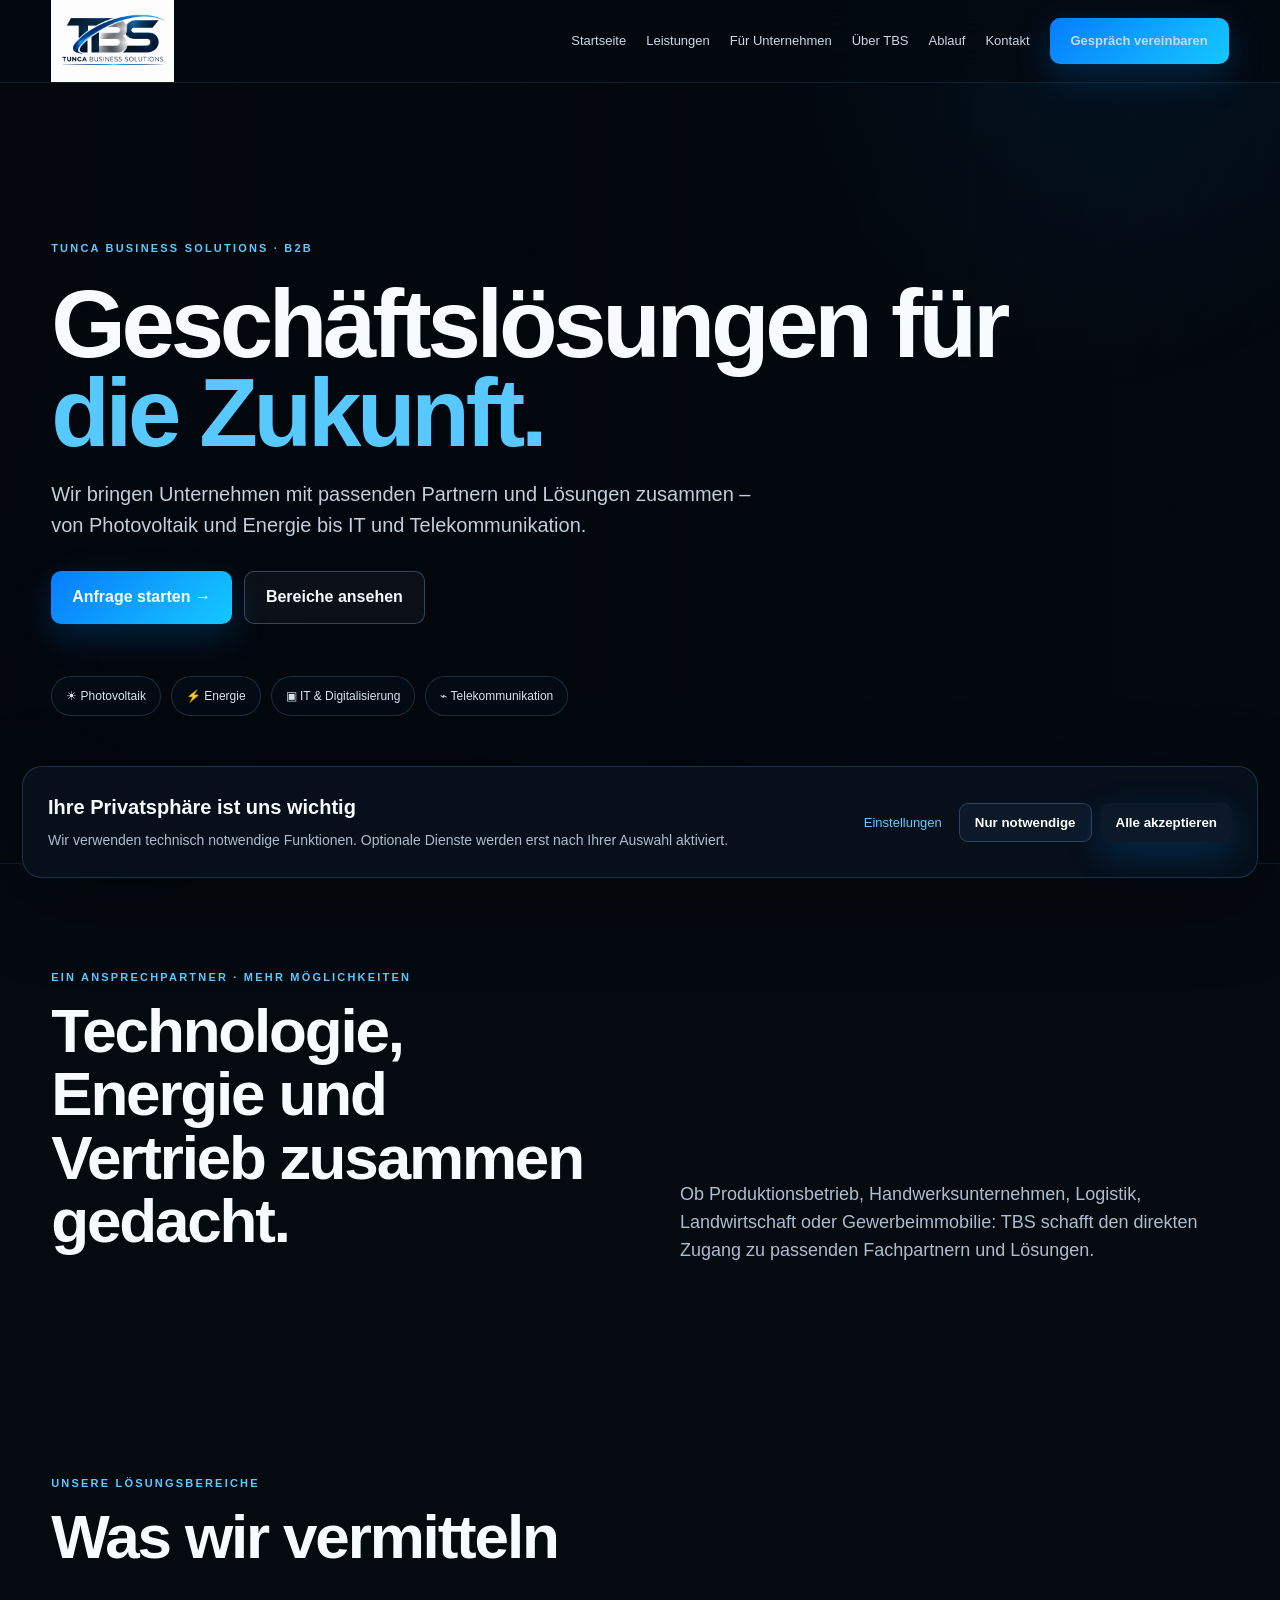
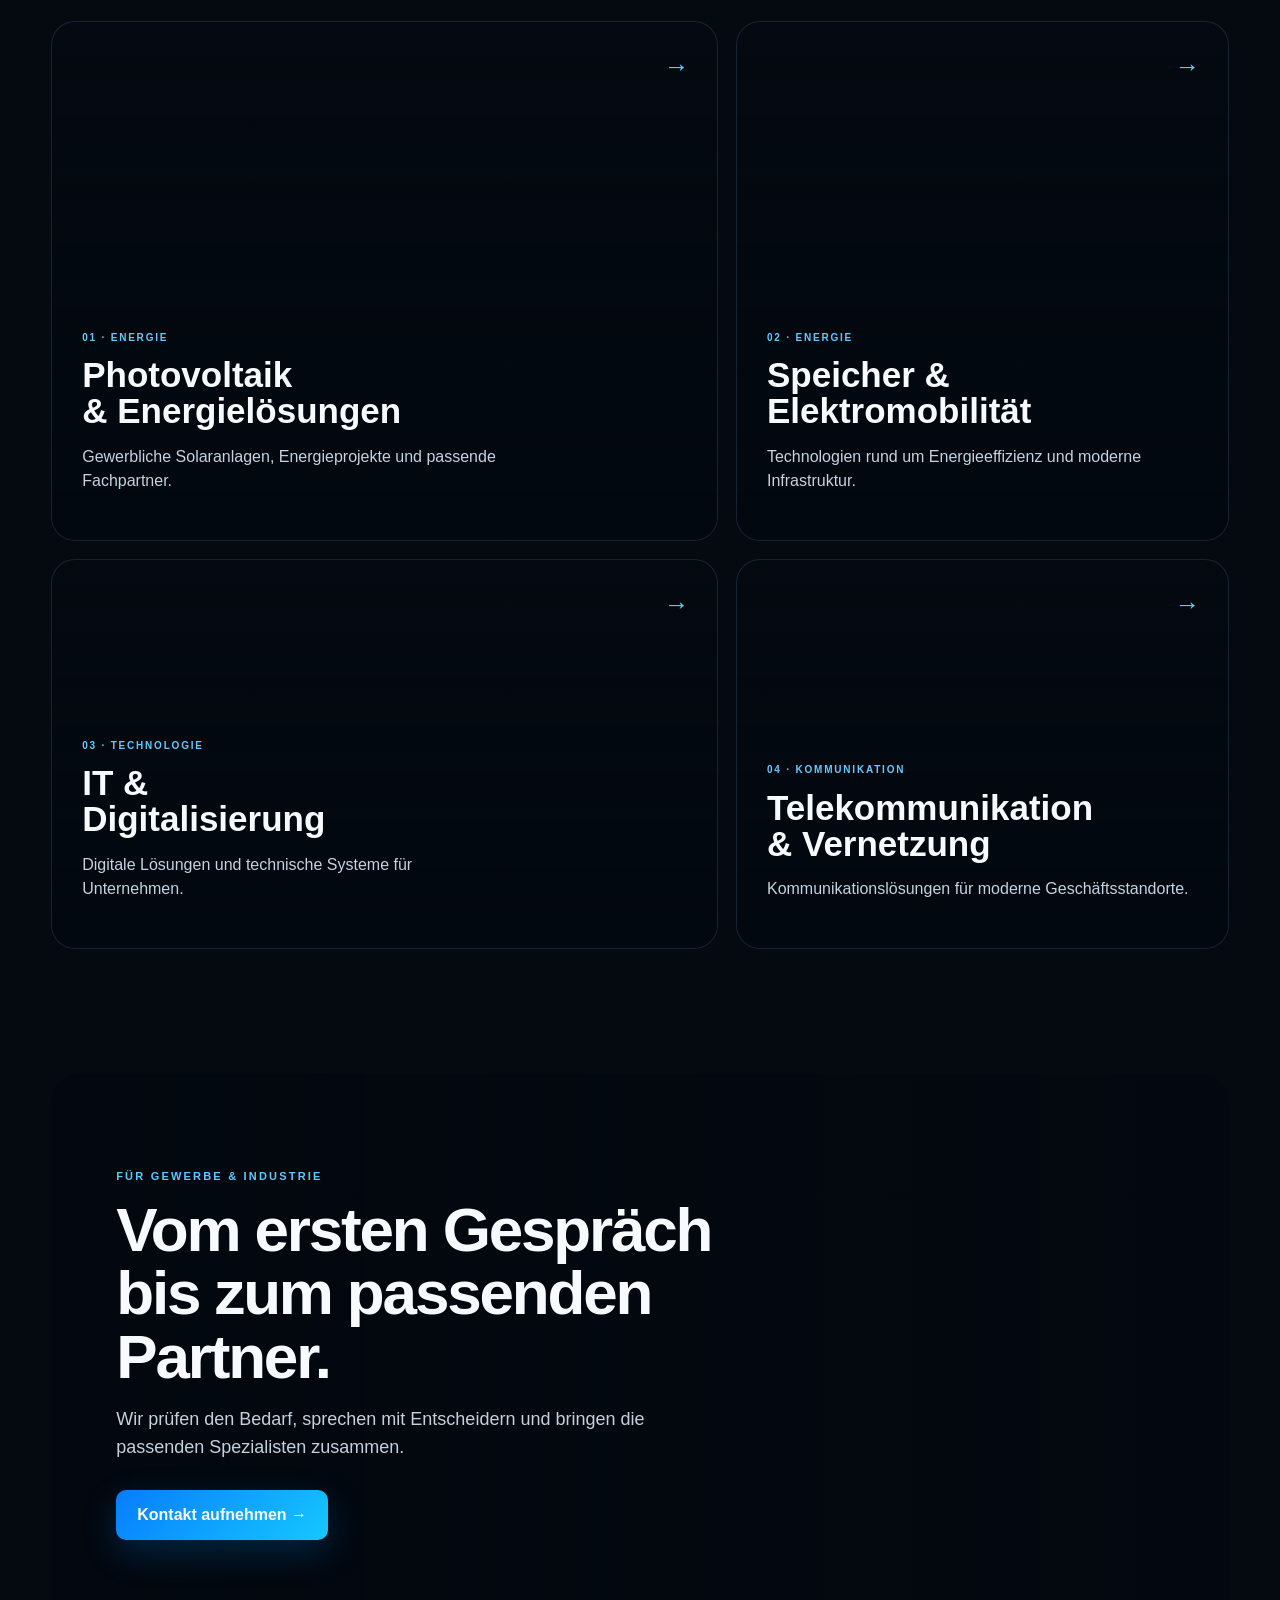
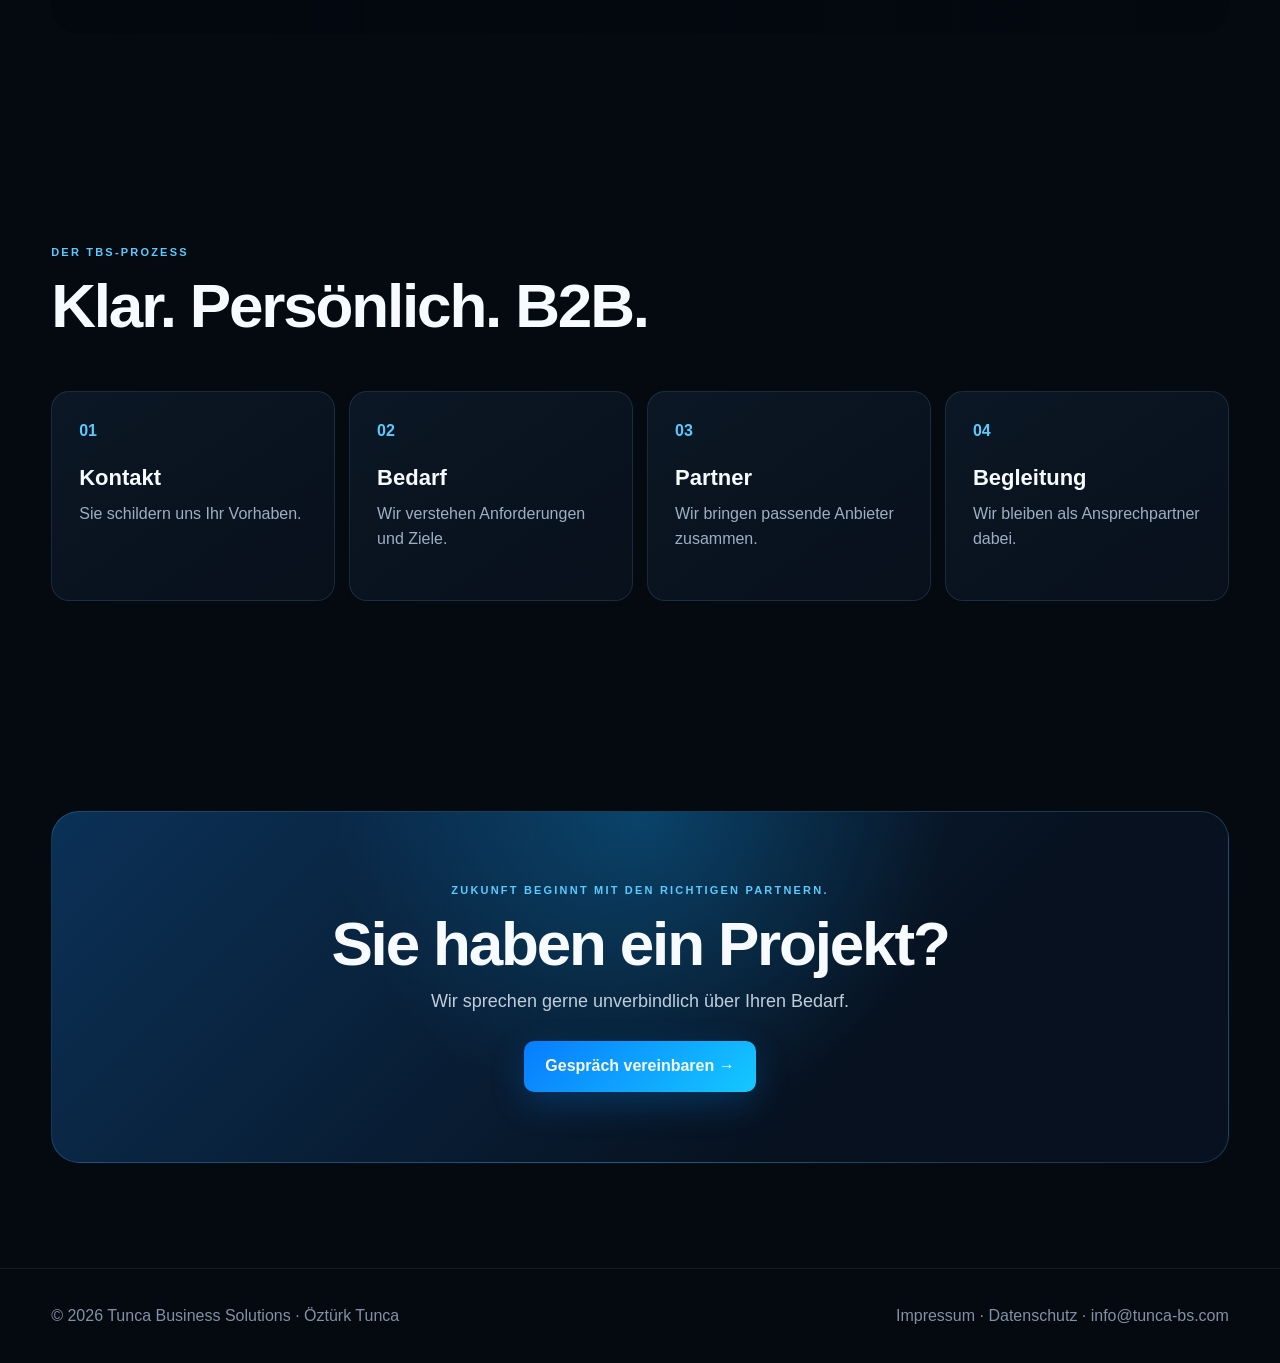
==== commit fa034e18: "Anfrage-Assistent auf Startseite verlinken" ====
--- a/index.html
+++ b/index.html
@@ -20,7 +20,7 @@
 <div class="eyebrow">TUNCA BUSINESS SOLUTIONS · B2B</div>
 <h1>Geschäftslösungen für<br><span>die Zukunft.</span></h1>
 <p class="lead">Wir bringen Unternehmen mit passenden Partnern und Lösungen zusammen – von Photovoltaik und Energie bis IT und Telekommunikation.</p>
-<div class="actions"><a class="btn primary" href="kontakt.html">Projekt besprechen →</a><a class="btn ghost" href="leistungen.html">Bereiche ansehen</a></div>
+<div class="actions"><a class="btn primary" href="anfrage.html">Anfrage starten →</a><a class="btn ghost" href="leistungen.html">Bereiche ansehen</a></div>
 <div class="hero-pills"><span>☀ Photovoltaik</span><span>⚡ Energie</span><span>▣ IT & Digitalisierung</span><span>⌁ Telekommunikation</span></div>
 </div>
 </header>
--- a/style.css
+++ b/style.css
@@ -1,3 +1,19 @@
 *{box-sizing:border-box}html{scroll-behavior:smooth}body{margin:0;background:#050a11;color:#f7fbff;font-family:Inter,Arial,sans-serif;line-height:1.55;overflow-x:hidden}body:before{content:"";position:fixed;inset:0;pointer-events:none;background:radial-gradient(circle at 85% 5%,rgba(0,150,255,.12),transparent 25%),radial-gradient(circle at 5% 65%,rgba(0,210,255,.05),transparent 25%);z-index:-1}a{color:inherit;text-decoration:none}.wrap{width:min(92%,1240px);margin:auto}.nav{position:sticky;top:0;z-index:100;background:rgba(4,9,16,.86);backdrop-filter:blur(18px);border-bottom:1px solid rgba(100,190,255,.12)}.navin{height:82px;display:flex;align-items:center;justify-content:space-between}.logo{display:flex;align-items:center}.logo img{height:56px;width:auto;max-width:230px;object-fit:contain}.links{display:flex;align-items:center;gap:20px;font-size:13px;color:#cbd7e5}.links a:not(.btn):hover{color:#58caff}.btn{display:inline-flex;align-items:center;justify-content:center;padding:13px 21px;border-radius:10px;font-weight:800;transition:.25s}.btn:hover{transform:translateY(-2px)}.primary{background:linear-gradient(135deg,#087cff,#15c8ff);box-shadow:0 12px 35px rgba(0,143,255,.22)}.ghost{border:1px solid rgba(150,205,255,.28);background:rgba(255,255,255,.04)}.menu{display:none;background:none;border:0;color:white;font-size:26px}.hero{min-height:780px;position:relative;display:flex;align-items:center;overflow:hidden}.hero-image{position:absolute;inset:0;background-image:linear-gradient(90deg,rgba(3,7,13,.97) 0%,rgba(3,7,13,.84) 40%,rgba(3,7,13,.28) 100%),url('https://images.unsplash.com/photo-1509391366360-2e959784a276?auto=format&fit=crop&w=2200&q=85');background-size:cover;background-position:center}.hero:after{content:"";position:absolute;left:0;right:0;bottom:0;height:170px;background:linear-gradient(transparent,#050a11)}.hero-inner{position:relative;z-index:2;padding:110px 0 100px}.eyebrow{color:#5bcaff;font-size:11px;font-weight:900;letter-spacing:.2em}.hero h1{font-size:clamp(54px,7.5vw,100px);line-height:.93;letter-spacing:-.045em;margin:22px 0;max-width:1000px}.hero h1 span{color:#57c9ff}.lead{font-size:20px;color:#c2cedb;max-width:730px}.actions{display:flex;gap:12px;flex-wrap:wrap;margin-top:30px}.hero-pills{display:flex;gap:10px;flex-wrap:wrap;margin-top:52px}.hero-pills span{padding:10px 14px;border:1px solid rgba(140,205,255,.18);background:rgba(4,14,25,.58);backdrop-filter:blur(12px);border-radius:999px;color:#d7e4f0;font-size:12px}.intro,.solutions,.process,.cta-section{padding:105px 0}.intro{border-top:1px solid rgba(120,190,240,.1)}.intro-grid{display:grid;grid-template-columns:1fr 1fr;gap:80px;align-items:end}.intro h2,.section-head h2,.visual-card h2,.cta h2{font-size:clamp(38px,5vw,62px);line-height:1.02;letter-spacing:-.035em;margin:13px 0}.intro p,.section-head p{font-size:18px;color:#aebdce;margin:0}.section-head{display:flex;justify-content:space-between;gap:50px;align-items:end;margin-bottom:40px}.section-head>p{max-width:470px}.solution-grid{display:grid;grid-template-columns:1.15fr .85fr;gap:18px}.solution{min-height:390px;border-radius:24px;position:relative;overflow:hidden;padding:30px;display:flex;align-items:flex-end;border:1px solid rgba(130,200,255,.14);background-size:cover;background-position:center;transition:.3s}.solution:before{content:"";position:absolute;inset:0;background:linear-gradient(180deg,rgba(2,8,15,.05),rgba(2,8,15,.88))}.solution>div,.solution>b{position:relative;z-index:2}.solution>b{position:absolute;right:28px;top:25px;font-size:25px;color:#64d1ff}.solution:hover{transform:translateY(-5px);border-color:rgba(82,198,255,.45)}.solution h3{font-size:35px;line-height:1.02;margin:9px 0}.solution p{max-width:430px;color:#c5d2df}.tag{font-size:10px;letter-spacing:.18em;color:#62caff;font-weight:900}.solar{background-image:url('https://images.unsplash.com/photo-1509391366360-2e959784a276?auto=format&fit=crop&w=1600&q=85')}.battery{background-image:url('https://images.unsplash.com/photo-1473341304170-971dccb5ac1e?auto=format&fit=crop&w=1200&q=85')}.it{background-image:url('https://images.unsplash.com/photo-1497366754035-f200968a6e72?auto=format&fit=crop&w=1200&q=85')}.telecom{background-image:url('https://images.unsplash.com/photo-1451187580459-43490279c0fa?auto=format&fit=crop&w=1200&q=85')}.solution:nth-child(1){min-height:520px}.visual-break{padding:20px 0 105px}.visual-card{min-height:560px;border-radius:28px;padding:65px;display:flex;align-items:center;position:relative;overflow:hidden;background:linear-gradient(90deg,rgba(3,8,15,.94),rgba(3,8,15,.42)),url('https://images.unsplash.com/photo-1565610222536-ef125c59da2e?auto=format&fit=crop&w=2000&q=85') center/cover}.visual-card>div{max-width:650px}.visual-card p{font-size:18px;color:#c4d0dc;max-width:570px;margin-bottom:28px}.steps{display:grid;grid-template-columns:repeat(4,1fr);gap:14px}.step{padding:27px;border:1px solid rgba(120,190,240,.14);border-radius:18px;background:linear-gradient(145deg,#0c1725,#07101b);min-height:210px}.step span{color:#5bcaff;font-weight:900}.step h3{margin:18px 0 7px;font-size:22px}.step p{color:#9eafc1;margin:0}.cta{padding:70px;border-radius:28px;text-align:center;background:radial-gradient(circle at 50% 0%,rgba(15,173,255,.25),transparent 45%),linear-gradient(135deg,#0b3157,#07111f 70%);border:1px solid rgba(82,198,255,.22)}.cta p{color:#c0cedb;font-size:18px;margin:0 0 25px}.foot{display:flex;justify-content:space-between;gap:20px;flex-wrap:wrap;padding:35px 0;color:#8291a4}footer{border-top:1px solid rgba(120,180,230,.12)}@media(max-width:900px){.links{display:none}.menu{display:block}.menu-open .links{display:flex;position:absolute;top:82px;left:0;right:0;background:#07101b;padding:20px;flex-direction:column;align-items:stretch;border-bottom:1px solid #183047}.menu-open .links .btn{text-align:center}.hero{min-height:700px}.hero-inner{padding:90px 0}.hero h1{font-size:clamp(48px,13vw,74px)}.intro-grid,.solution-grid,.steps{grid-template-columns:1fr}.section-head{display:block}.section-head>p{margin-top:15px}.solution,.solution:nth-child(1){min-height:390px}.visual-card{padding:40px 28px;min-height:470px}.visual-card h2{font-size:42px}.cta{padding:50px 25px}.logo img{height:50px}}
-.logo img{height:68px;max-width:270px}.subhero{min-height:500px;display:flex;align-items:center;position:relative;overflow:hidden}.subhero:before{content:"";position:absolute;inset:0;background:linear-gradient(90deg,rgba(3,8,15,.94),rgba(3,8,15,.35)),var(--bg) center/cover}.subhero .wrap{position:relative;z-index:2;padding:100px 0}.subhero h1{font-size:clamp(48px,6.5vw,82px);line-height:.98;max-width:900px;margin:18px 0}.solar-sub{--bg:url('https://images.unsplash.com/photo-1509391366360-2e959784a276?auto=format&fit=crop&w=2200&q=85')}.industry-sub{--bg:url('https://images.unsplash.com/photo-1565793298595-6a879b1d9492?auto=format&fit=crop&w=2200&q=85')}.about-sub{--bg:url('https://images.unsplash.com/photo-1497366811353-6870744d04b2?auto=format&fit=crop&w=2200&q=85')}.dark-section{background:#07101b;padding:100px 0}.feature-photo{min-height:430px;border-radius:26px;background:url('https://images.unsplash.com/photo-1509391366360-2e959784a276?auto=format&fit=crop&w=1400&q=85') center/cover}.industry-grid{display:grid;grid-template-columns:repeat(3,1fr);gap:18px}.industry-card{min-height:270px;padding:28px;border-radius:22px;display:flex;flex-direction:column;justify-content:flex-end;position:relative;overflow:hidden;background-size:cover;background-position:center;border:1px solid rgba(130,200,255,.14)}.industry-card:before{content:"";position:absolute;inset:0;background:linear-gradient(transparent,rgba(2,8,15,.9))}.industry-card>*{position:relative;z-index:2}.industry-card h3{font-size:25px;margin:0 0 5px}.industry-card p{color:#c4d1de;margin:0}.factory{background-image:url('https://images.unsplash.com/photo-1565610222536-ef125c59da2e?auto=format&fit=crop&w=1200&q=85')}.craft{background-image:url('https://images.unsplash.com/photo-1504917595217-d4dc5ebe6122?auto=format&fit=crop&w=1200&q=85')}.logistics{background-image:url('https://images.unsplash.com/photo-1586528116311-ad8dd3c8310d?auto=format&fit=crop&w=1200&q=85')}.hotel{background-image:url('https://images.unsplash.com/photo-1566073771259-6a8506099945?auto=format&fit=crop&w=1200&q=85')}.farm{background-image:url('https://images.unsplash.com/photo-1500382017468-9049fed747ef?auto=format&fit=crop&w=1200&q=85')}.property{background-image:url('https://images.unsplash.com/photo-1486406146926-c627a92ad1ab?auto=format&fit=crop&w=1200&q=85')}.about-photo{background-image:url('https://images.unsplash.com/photo-1497366811353-6870744d04b2?auto=format&fit=crop&w=1400&q=85')}.founder{display:flex;justify-content:space-between;align-items:center;gap:40px}.founder-box{width:260px;height:180px;border:1px solid rgba(82,198,255,.25);border-radius:22px;background:linear-gradient(145deg,#0d2943,#07111d);display:flex;align-items:center;justify-content:center;flex-direction:column}.founder-box span{font-size:58px;font-weight:900;color:#55c6ff}.founder-box small{font-size:9px;letter-spacing:.15em;color:#8ea1b7}.about-split{grid-template-columns:.9fr 1.1fr}@media(max-width:900px){.logo img{height:58px}.industry-grid{grid-template-columns:1fr}.founder{display:block}.founder-box{margin-top:30px}.subhero{min-height:430px}.subhero .wrap{padding:80px 0}}
-.contact-sub{--bg:url('https://images.unsplash.com/photo-1497366754035-f200968a6e72?auto=format&fit=crop&w=2200&q=85')}.contact-new{display:grid;grid-template-columns:.75fr 1.25fr;gap:70px;align-items:start;padding:105px 0}.contact-intro h2,.contact-form-card h2,.contact-bottom h2{font-size:clamp(36px,4.5vw,55px);line-height:1.02;margin:14px 0}.contact-intro>p{color:#aebdce;font-size:18px;max-width:440px}.contact-detail{padding:20px 0;border-bottom:1px solid rgba(120,190,240,.14)}.contact-detail span{display:block;color:#5bcaff;font-size:10px;letter-spacing:.18em;font-weight:900;margin-bottom:5px}.contact-detail a,.contact-detail strong{font-size:18px}.contact-form-card{padding:38px;border:1px solid rgba(120,190,240,.16);border-radius:24px;background:linear-gradient(145deg,#0c1827,#07101a);box-shadow:0 25px 70px rgba(0,0,0,.2)}.contact-form-card form{display:grid;gap:16px;margin-top:25px}.form-row{display:grid;grid-template-columns:1fr 1fr;gap:15px}label{display:block;color:#c7d3df;font-size:13px}input,textarea,select{font:inherit}textarea{min-height:130px}.contact-bottom{display:flex;justify-content:space-between;align-items:center;gap:30px}@media(max-width:900px){.contact-new{grid-template-columns:1fr;gap:45px;padding:75px 0}.form-row{grid-template-columns:1fr}.contact-form-card{padding:25px}.contact-bottom{display:block}.contact-bottom .btn{margin-top:20px}}.cookie-banner{position:fixed;left:22px;right:22px;bottom:22px;z-index:9999;display:none;background:rgba(7,16,27,.97);border:1px solid rgba(100,195,255,.2);border-radius:20px;box-shadow:0 25px 80px rgba(0,0,0,.45);padding:25px;backdrop-filter:blur(18px)}.cookie-banner.show{display:block}.cookie-inner{max-width:1240px;margin:auto;display:flex;gap:30px;align-items:center;justify-content:space-between}.cookie-copy{max-width:720px}.cookie-copy h3{margin:0 0 7px;font-size:20px}.cookie-copy p{margin:0;color:#aebdce;font-size:14px}.cookie-actions{display:flex;gap:9px;flex-wrap:wrap;justify-content:flex-end}.cookie-btn{border:1px solid rgba(130,190,255,.25);background:#0c1928;color:white;border-radius:9px;padding:11px 15px;font-weight:700;cursor:pointer}.cookie-btn.primary{border:0}.cookie-link{background:none;border:0;color:#62caff;cursor:pointer;padding:8px;font-size:13px}.cookie-settings{position:fixed;inset:0;background:rgba(0,0,0,.65);z-index:10000;display:none;align-items:center;justify-content:center;padding:20px}.cookie-settings.show{display:flex}.cookie-panel{width:min(600px,100%);background:#08121e;border:1px solid rgba(100,195,255,.22);border-radius:22px;padding:30px;box-shadow:0 30px 100px rgba(0,0,0,.55)}.cookie-panel h2{margin-top:0}.cookie-option{display:flex;justify-content:space-between;gap:20px;padding:17px 0;border-bottom:1px solid rgba(120,190,240,.12)}.cookie-option p{margin:5px 0 0;color:#9eafc1;font-size:13px}.cookie-option input{width:auto;margin:0;accent-color:#18c5ff}.cookie-footer{display:flex;justify-content:flex-end;gap:10px;margin-top:22px}@media(max-width:800px){.cookie-inner{display:block}.cookie-actions{justify-content:flex-start;margin-top:18px}.cookie-banner{left:10px;right:10px;bottom:10px}.cookie-panel{padding:23px}}+.logo img{height:82px;max-width:310px}.subhero{min-height:500px;display:flex;align-items:center;position:relative;overflow:hidden}.subhero:before{content:"";position:absolute;inset:0;background:linear-gradient(90deg,rgba(3,8,15,.94),rgba(3,8,15,.35)),var(--bg) center/cover}.subhero .wrap{position:relative;z-index:2;padding:100px 0}.subhero h1{font-size:clamp(48px,6.5vw,82px);line-height:.98;max-width:900px;margin:18px 0}.solar-sub{--bg:url('https://images.unsplash.com/photo-1509391366360-2e959784a276?auto=format&fit=crop&w=2200&q=85')}.industry-sub{--bg:url('https://images.unsplash.com/photo-1565793298595-6a879b1d9492?auto=format&fit=crop&w=2200&q=85')}.about-sub{--bg:url('https://images.unsplash.com/photo-1497366811353-6870744d04b2?auto=format&fit=crop&w=2200&q=85')}.dark-section{background:#07101b;padding:100px 0}.feature-photo{min-height:430px;border-radius:26px;background:url('https://images.unsplash.com/photo-1509391366360-2e959784a276?auto=format&fit=crop&w=1400&q=85') center/cover}.industry-grid{display:grid;grid-template-columns:repeat(3,1fr);gap:18px}.industry-card{min-height:270px;padding:28px;border-radius:22px;display:flex;flex-direction:column;justify-content:flex-end;position:relative;overflow:hidden;background-size:cover;background-position:center;border:1px solid rgba(130,200,255,.14)}.industry-card:before{content:"";position:absolute;inset:0;background:linear-gradient(transparent,rgba(2,8,15,.9))}.industry-card>*{position:relative;z-index:2}.industry-card h3{font-size:25px;margin:0 0 5px}.industry-card p{color:#c4d1de;margin:0}.factory{background-image:url('https://images.unsplash.com/photo-1565610222536-ef125c59da2e?auto=format&fit=crop&w=1200&q=85')}.craft{background-image:url('https://images.unsplash.com/photo-1504917595217-d4dc5ebe6122?auto=format&fit=crop&w=1200&q=85')}.logistics{background-image:url('https://images.unsplash.com/photo-1586528116311-ad8dd3c8310d?auto=format&fit=crop&w=1200&q=85')}.hotel{background-image:url('https://images.unsplash.com/photo-1566073771259-6a8506099945?auto=format&fit=crop&w=1200&q=85')}.farm{background-image:url('https://images.unsplash.com/photo-1500382017468-9049fed747ef?auto=format&fit=crop&w=1200&q=85')}.property{background-image:url('https://images.unsplash.com/photo-1486406146926-c627a92ad1ab?auto=format&fit=crop&w=1200&q=85')}.about-photo{background-image:url('https://images.unsplash.com/photo-1497366811353-6870744d04b2?auto=format&fit=crop&w=1400&q=85')}.founder{display:flex;justify-content:space-between;align-items:center;gap:40px}.founder-box{width:260px;height:180px;border:1px solid rgba(82,198,255,.25);border-radius:22px;background:linear-gradient(145deg,#0d2943,#07111d);display:flex;align-items:center;justify-content:center;flex-direction:column}.founder-box span{font-size:58px;font-weight:900;color:#55c6ff}.founder-box small{font-size:9px;letter-spacing:.15em;color:#8ea1b7}.about-split{grid-template-columns:.9fr 1.1fr}@media(max-width:900px){.logo img{height:68px}.industry-grid{grid-template-columns:1fr}.founder{display:block}.founder-box{margin-top:30px}.subhero{min-height:430px}.subhero .wrap{padding:80px 0}}
+.contact-sub{--bg:url('https://images.unsplash.com/photo-1497366754035-f200968a6e72?auto=format&fit=crop&w=2200&q=85')}.contact-new{display:grid;grid-template-columns:.75fr 1.25fr;gap:70px;align-items:start;padding:105px 0}.contact-intro h2,.contact-form-card h2,.contact-bottom h2{font-size:clamp(36px,4.5vw,55px);line-height:1.02;margin:14px 0}.contact-intro>p{color:#aebdce;font-size:18px;max-width:440px}.contact-detail{padding:20px 0;border-bottom:1px solid rgba(120,190,240,.14)}.contact-detail span{display:block;color:#5bcaff;font-size:10px;letter-spacing:.18em;font-weight:900;margin-bottom:5px}.contact-detail a,.contact-detail strong{font-size:18px}.contact-form-card{padding:38px;border:1px solid rgba(120,190,240,.16);border-radius:24px;background:linear-gradient(145deg,#0c1827,#07101a);box-shadow:0 25px 70px rgba(0,0,0,.2)}.contact-form-card form{display:grid;gap:16px;margin-top:25px}.form-row{display:grid;grid-template-columns:1fr 1fr;gap:15px}label{display:block;color:#c7d3df;font-size:13px}input,textarea,select{font:inherit}textarea{min-height:130px}.contact-bottom{display:flex;justify-content:space-between;align-items:center;gap:30px}@media(max-width:900px){.contact-new{grid-template-columns:1fr;gap:45px;padding:75px 0}.form-row{grid-template-columns:1fr}.contact-form-card{padding:25px}.contact-bottom{display:block}.contact-bottom .btn{margin-top:20px}}.cookie-banner{position:fixed;left:22px;right:22px;bottom:22px;z-index:9999;display:none;background:rgba(7,16,27,.97);border:1px solid rgba(100,195,255,.2);border-radius:20px;box-shadow:0 25px 80px rgba(0,0,0,.45);padding:25px;backdrop-filter:blur(18px)}.cookie-banner.show{display:block}.cookie-inner{max-width:1240px;margin:auto;display:flex;gap:30px;align-items:center;justify-content:space-between}.cookie-copy{max-width:720px}.cookie-copy h3{margin:0 0 7px;font-size:20px}.cookie-copy p{margin:0;color:#aebdce;font-size:14px}.cookie-actions{display:flex;gap:9px;flex-wrap:wrap;justify-content:flex-end}.cookie-btn{border:1px solid rgba(130,190,255,.25);background:#0c1928;color:white;border-radius:9px;padding:11px 15px;font-weight:700;cursor:pointer}.cookie-btn.primary{border:0}.cookie-link{background:none;border:0;color:#62caff;cursor:pointer;padding:8px;font-size:13px}.cookie-settings{position:fixed;inset:0;background:rgba(0,0,0,.65);z-index:10000;display:none;align-items:center;justify-content:center;padding:20px}.cookie-settings.show{display:flex}.cookie-panel{width:min(600px,100%);background:#08121e;border:1px solid rgba(100,195,255,.22);border-radius:22px;padding:30px;box-shadow:0 30px 100px rgba(0,0,0,.55)}.cookie-panel h2{margin-top:0}.cookie-option{display:flex;justify-content:space-between;gap:20px;padding:17px 0;border-bottom:1px solid rgba(120,190,240,.12)}.cookie-option p{margin:5px 0 0;color:#9eafc1;font-size:13px}.cookie-option input{width:auto;margin:0;accent-color:#18c5ff}.cookie-footer{display:flex;justify-content:flex-end;gap:10px;margin-top:22px}@media(max-width:800px){.cookie-inner{display:block}.cookie-actions{justify-content:flex-start;margin-top:18px}.cookie-banner{left:10px;right:10px;bottom:10px}.cookie-panel{padding:23px}}
+/* Kontaktformular – sauber und konsistent */
+.contact-form-card{width:100%;padding:42px;background:linear-gradient(145deg,#0b1828,#07111c);border:1px solid rgba(100,195,255,.18);border-radius:26px;box-shadow:0 25px 80px rgba(0,0,0,.22)}
+.contact-form-card h2{max-width:620px;font-size:clamp(34px,4vw,52px);line-height:1.02;margin:12px 0 28px}
+.contact-form-card form{display:block;margin:0}
+.contact-form-card .form-row{display:grid;grid-template-columns:1fr 1fr;gap:18px;margin-bottom:18px}
+.contact-form-card label{display:flex;flex-direction:column;gap:7px;color:#cbd7e3;font-size:13px;font-weight:600}
+.contact-form-card input,.contact-form-card select,.contact-form-card textarea{display:block;width:100%;height:48px;margin:0;padding:12px 14px;border:1px solid #29435b;border-radius:10px;background:#050b14;color:#f7fbff;font:inherit;outline:none;box-shadow:none}
+.contact-form-card textarea{height:130px;min-height:130px;resize:vertical}
+.contact-form-card input:focus,.contact-form-card select:focus,.contact-form-card textarea:focus{border-color:#24bdf5;box-shadow:0 0 0 3px rgba(24,197,255,.1)}
+.contact-form-card select{appearance:auto}
+.contact-form-card form>label{margin-bottom:18px}
+.contact-form-card .btn{width:100%;border:0;cursor:pointer;font-size:15px;margin-top:4px}
+.contact-new{grid-template-columns:.72fr 1.28fr;gap:80px}
+.contact-intro{padding-top:8px}
+.contact-intro h2{max-width:440px}
+@media(max-width:900px){.contact-new{grid-template-columns:1fr;gap:45px}.contact-form-card{padding:28px}.contact-form-card .form-row{grid-template-columns:1fr;gap:18px}.contact-form-card .form-row{margin-bottom:18px}}
